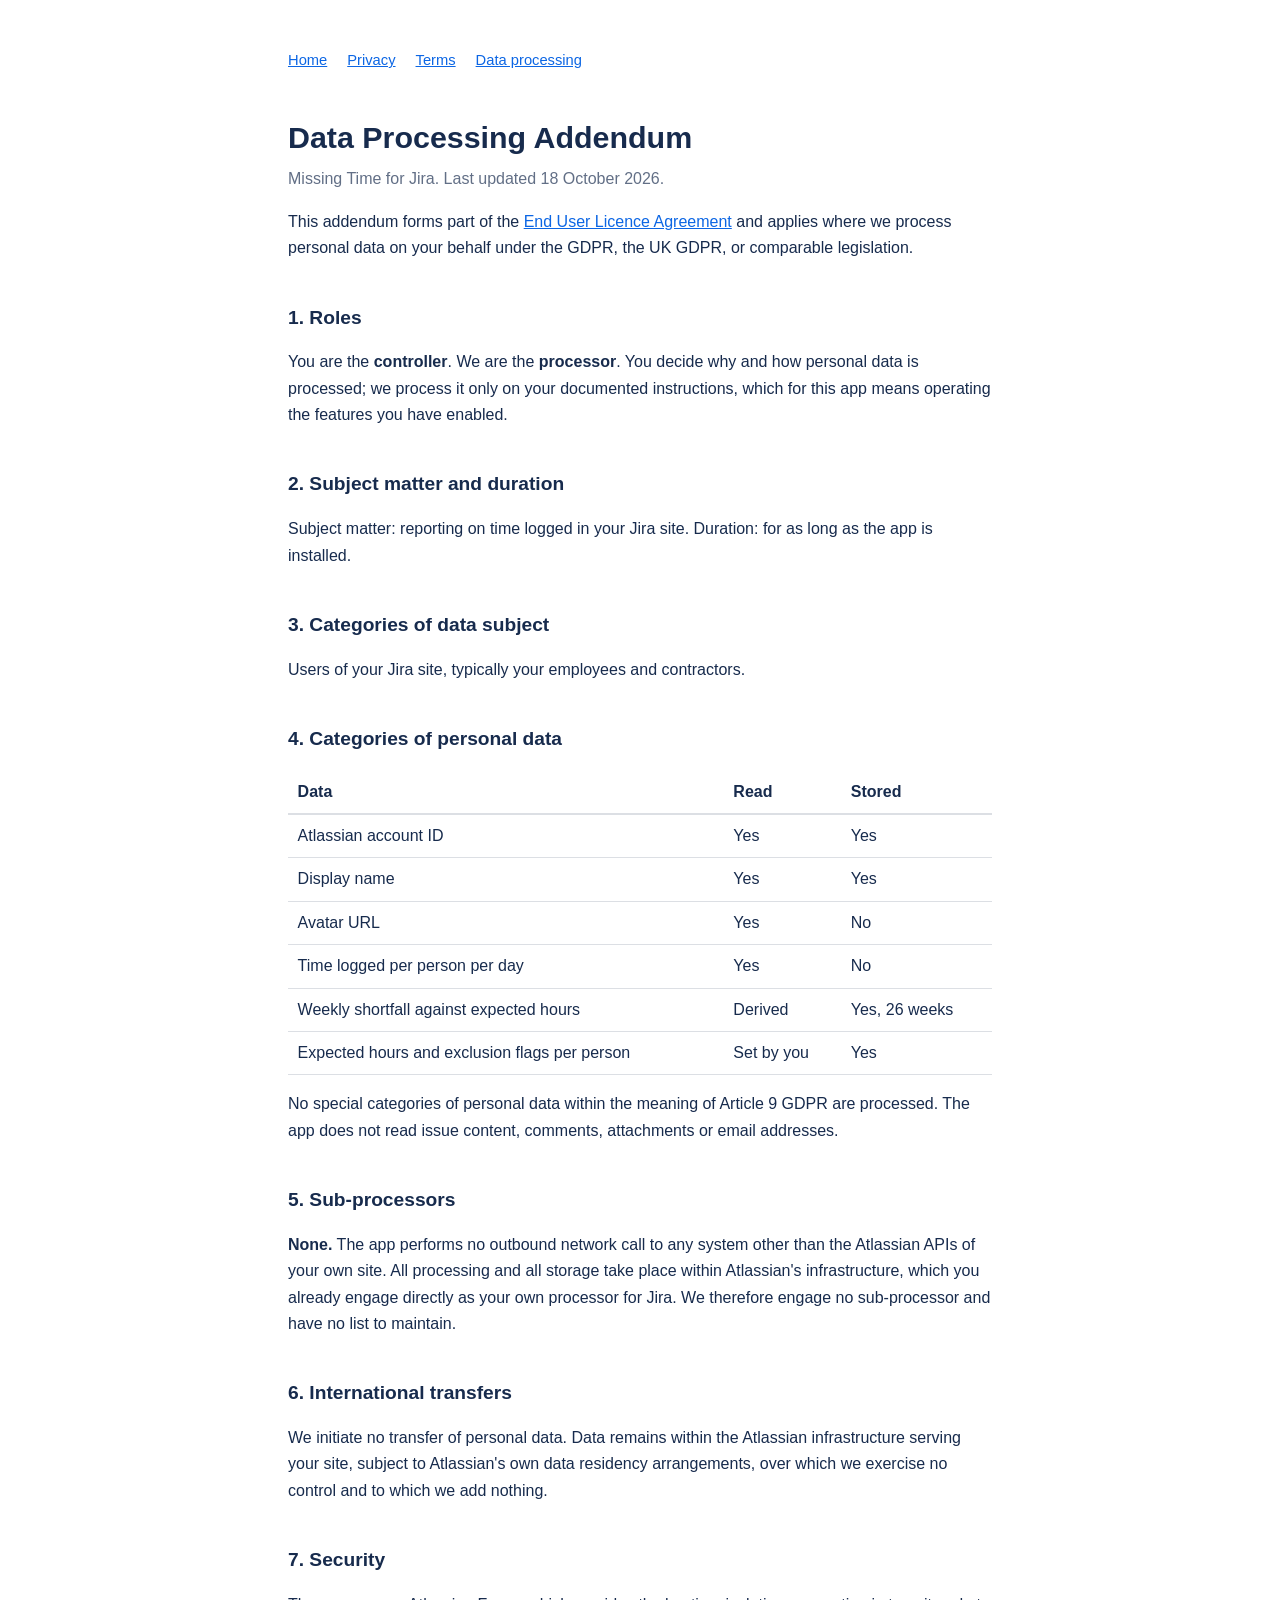
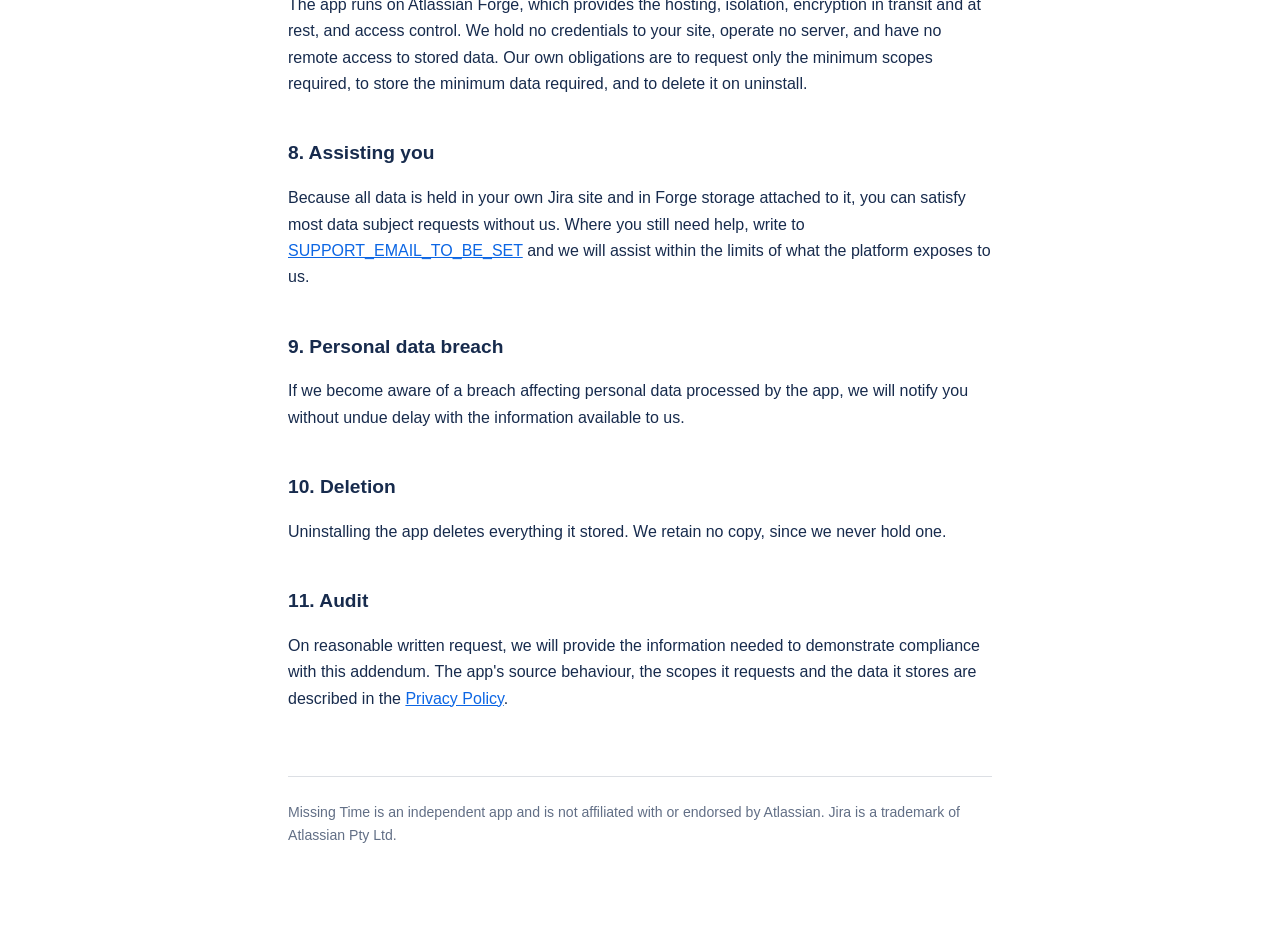
==== dpa.html @ c2bbb6b7 "Add privacy policy, licence agreement and data processing addendum Atlassian requires public policy " ====
<!doctype html>
<html lang="en">
<head>
<meta charset="utf-8">
<meta name="viewport" content="width=device-width, initial-scale=1">
<title>Data Processing Addendum - Missing Time</title>
<link rel="stylesheet" href="style.css">
</head>
<body>

<nav><a href="index.html">Home</a><a href="privacy.html">Privacy</a><a href="terms.html">Terms</a><a href="dpa.html">Data processing</a></nav>

<h1>Data Processing Addendum</h1>
<p class="sub">Missing Time for Jira. Last updated 18 October 2026.</p>

<p>This addendum forms part of the <a href="terms.html">End User Licence Agreement</a> and
applies where we process personal data on your behalf under the GDPR, the UK GDPR, or
comparable legislation.</p>

<h2>1. Roles</h2>
<p>You are the <strong>controller</strong>. We are the <strong>processor</strong>. You
decide why and how personal data is processed; we process it only on your documented
instructions, which for this app means operating the features you have enabled.</p>

<h2>2. Subject matter and duration</h2>
<p>Subject matter: reporting on time logged in your Jira site. Duration: for as long as
the app is installed.</p>

<h2>3. Categories of data subject</h2>
<p>Users of your Jira site, typically your employees and contractors.</p>

<h2>4. Categories of personal data</h2>
<table>
  <tr><th>Data</th><th>Read</th><th>Stored</th></tr>
  <tr><td>Atlassian account ID</td><td>Yes</td><td>Yes</td></tr>
  <tr><td>Display name</td><td>Yes</td><td>Yes</td></tr>
  <tr><td>Avatar URL</td><td>Yes</td><td>No</td></tr>
  <tr><td>Time logged per person per day</td><td>Yes</td><td>No</td></tr>
  <tr><td>Weekly shortfall against expected hours</td><td>Derived</td><td>Yes, 26 weeks</td></tr>
  <tr><td>Expected hours and exclusion flags per person</td><td>Set by you</td><td>Yes</td></tr>
</table>
<p>No special categories of personal data within the meaning of Article 9 GDPR are
processed. The app does not read issue content, comments, attachments or email addresses.</p>

<h2>5. Sub-processors</h2>
<p><strong>None.</strong> The app performs no outbound network call to any system other
than the Atlassian APIs of your own site. All processing and all storage take place within
Atlassian's infrastructure, which you already engage directly as your own processor for
Jira. We therefore engage no sub-processor and have no list to maintain.</p>

<h2>6. International transfers</h2>
<p>We initiate no transfer of personal data. Data remains within the Atlassian
infrastructure serving your site, subject to Atlassian's own data residency arrangements,
over which we exercise no control and to which we add nothing.</p>

<h2>7. Security</h2>
<p>The app runs on Atlassian Forge, which provides the hosting, isolation, encryption in
transit and at rest, and access control. We hold no credentials to your site, operate no
server, and have no remote access to stored data. Our own obligations are to request only
the minimum scopes required, to store the minimum data required, and to delete it on
uninstall.</p>

<h2>8. Assisting you</h2>
<p>Because all data is held in your own Jira site and in Forge storage attached to it, you
can satisfy most data subject requests without us. Where you still need help, write to
<a href="mailto:SUPPORT_EMAIL_TO_BE_SET">SUPPORT_EMAIL_TO_BE_SET</a> and we will
assist within the limits of what the platform exposes to us.</p>

<h2>9. Personal data breach</h2>
<p>If we become aware of a breach affecting personal data processed by the app, we will
notify you without undue delay with the information available to us.</p>

<h2>10. Deletion</h2>
<p>Uninstalling the app deletes everything it stored. We retain no copy, since we never
hold one.</p>

<h2>11. Audit</h2>
<p>On reasonable written request, we will provide the information needed to demonstrate
compliance with this addendum. The app's source behaviour, the scopes it requests and the
data it stores are described in the <a href="privacy.html">Privacy Policy</a>.</p>

<footer>
Missing Time is an independent app and is not affiliated with or endorsed by Atlassian.
Jira is a trademark of Atlassian Pty Ltd.
</footer>

</body>
</html>
---- style.css ----
:root { color-scheme: light dark; }
body {
  font: 16px/1.65 -apple-system, BlinkMacSystemFont, "Segoe UI", Roboto, sans-serif;
  max-width: 44rem; margin: 0 auto; padding: 3rem 1.25rem 6rem;
  color: #172b4d; background: #fff;
}
@media (prefers-color-scheme: dark) {
  body { color: #c7d1db; background: #1d2125; }
  a { color: #85b8ff; }
  code { background: #282e33; }
  th { border-color: #38414a !important; }
  td { border-color: #282e33 !important; }
}
h1 { font-size: 1.9rem; margin-bottom: .25rem; }
h2 { font-size: 1.2rem; margin-top: 2.5rem; }
.sub { color: #626f86; margin-top: 0; }
a { color: #0c66e4; }
code { background: #f1f2f4; padding: .1em .35em; border-radius: 3px; font-size: .9em; }
table { border-collapse: collapse; width: 100%; margin: 1rem 0; }
th, td { text-align: left; padding: .5rem .6rem; border-bottom: 1px solid #dcdfe4; vertical-align: top; }
th { border-bottom-width: 2px; }
nav { margin-bottom: 2.5rem; font-size: .92rem; }
nav a { margin-right: 1.25rem; }
footer { margin-top: 4rem; padding-top: 1.5rem; border-top: 1px solid #dcdfe4; color: #626f86; font-size: .88rem; }
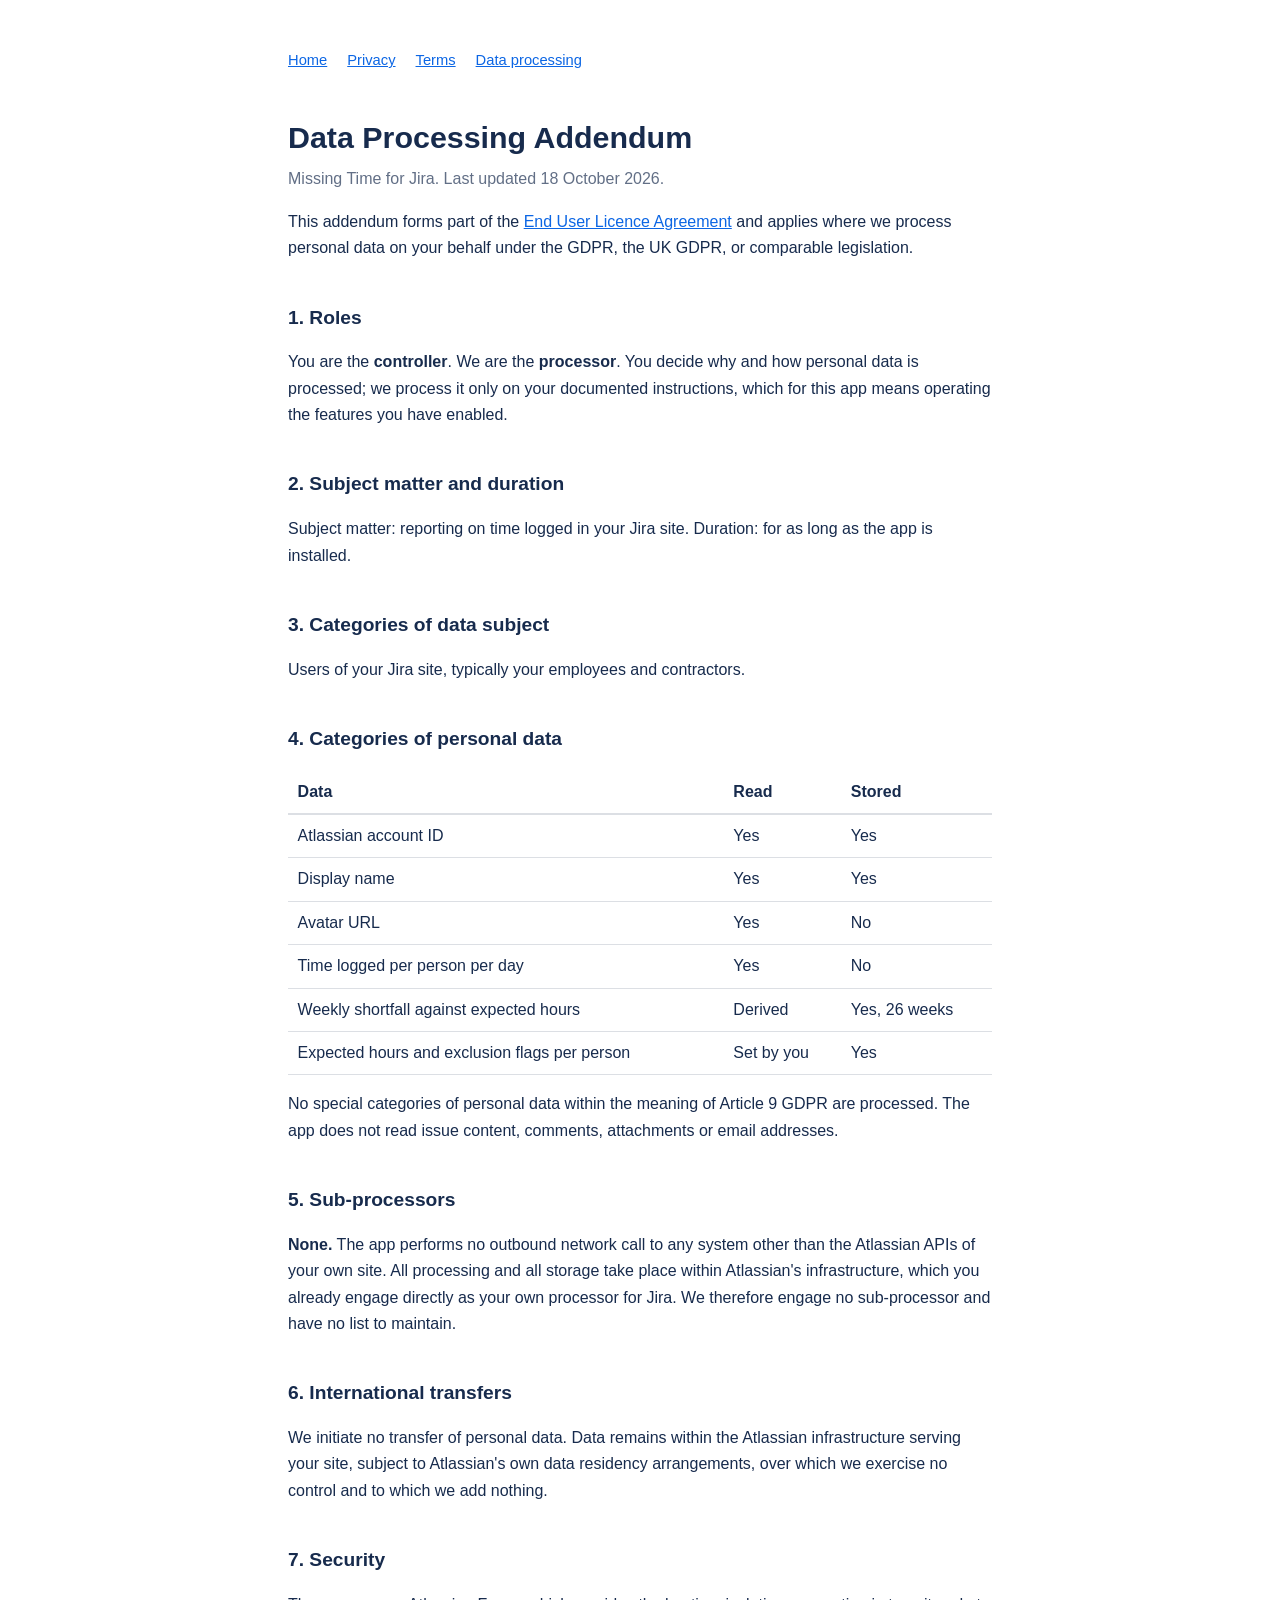
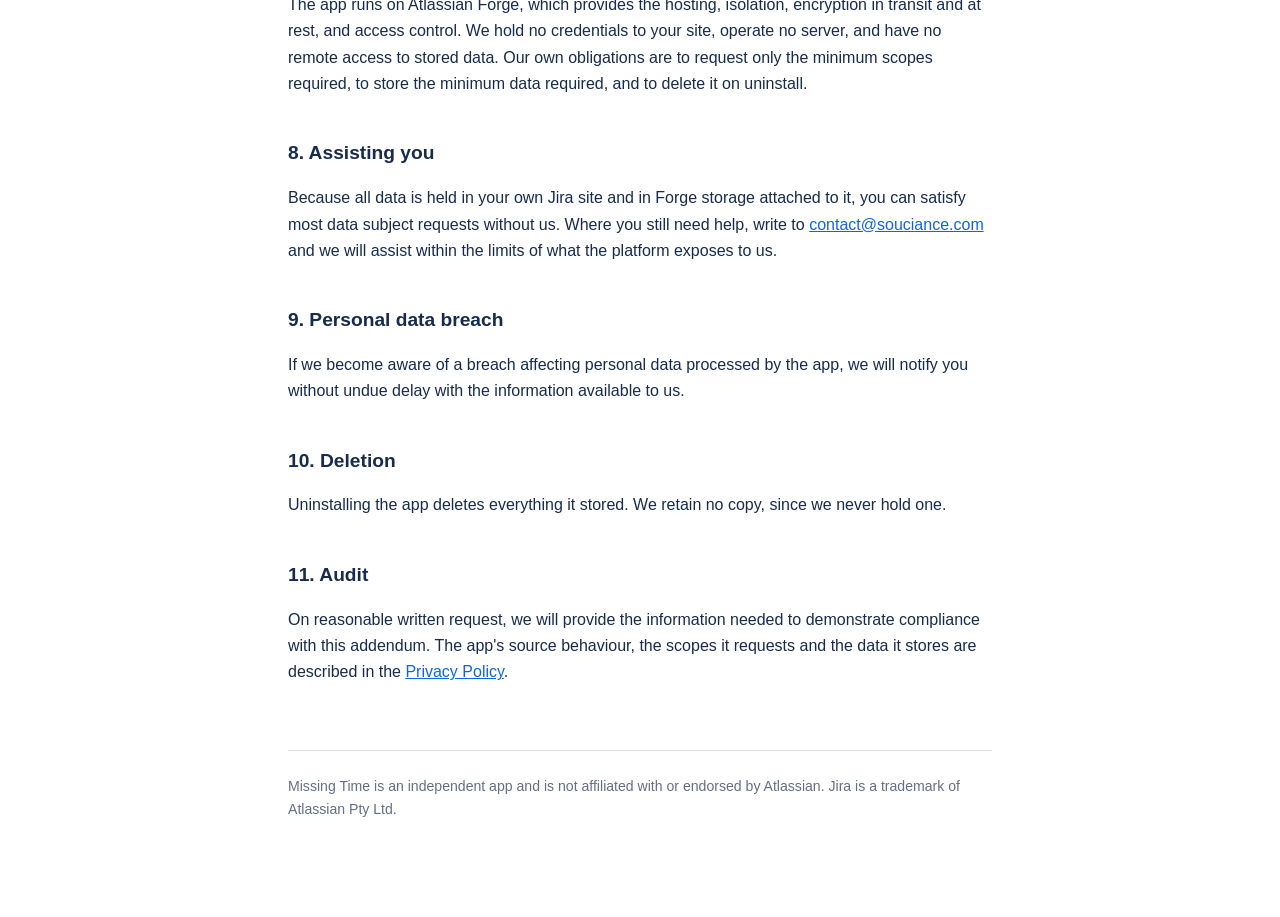
==== commit 2c66f3fb: "Use the real support address" ====
--- a/dpa.html
+++ b/dpa.html
@@ -63,7 +63,7 @@
 <h2>8. Assisting you</h2>
 <p>Because all data is held in your own Jira site and in Forge storage attached to it, you
 can satisfy most data subject requests without us. Where you still need help, write to
-<a href="mailto:SUPPORT_EMAIL_TO_BE_SET">SUPPORT_EMAIL_TO_BE_SET</a> and we will
+<a href="mailto:contact@souciance.com">contact@souciance.com</a> and we will
 assist within the limits of what the platform exposes to us.</p>
 
 <h2>9. Personal data breach</h2>
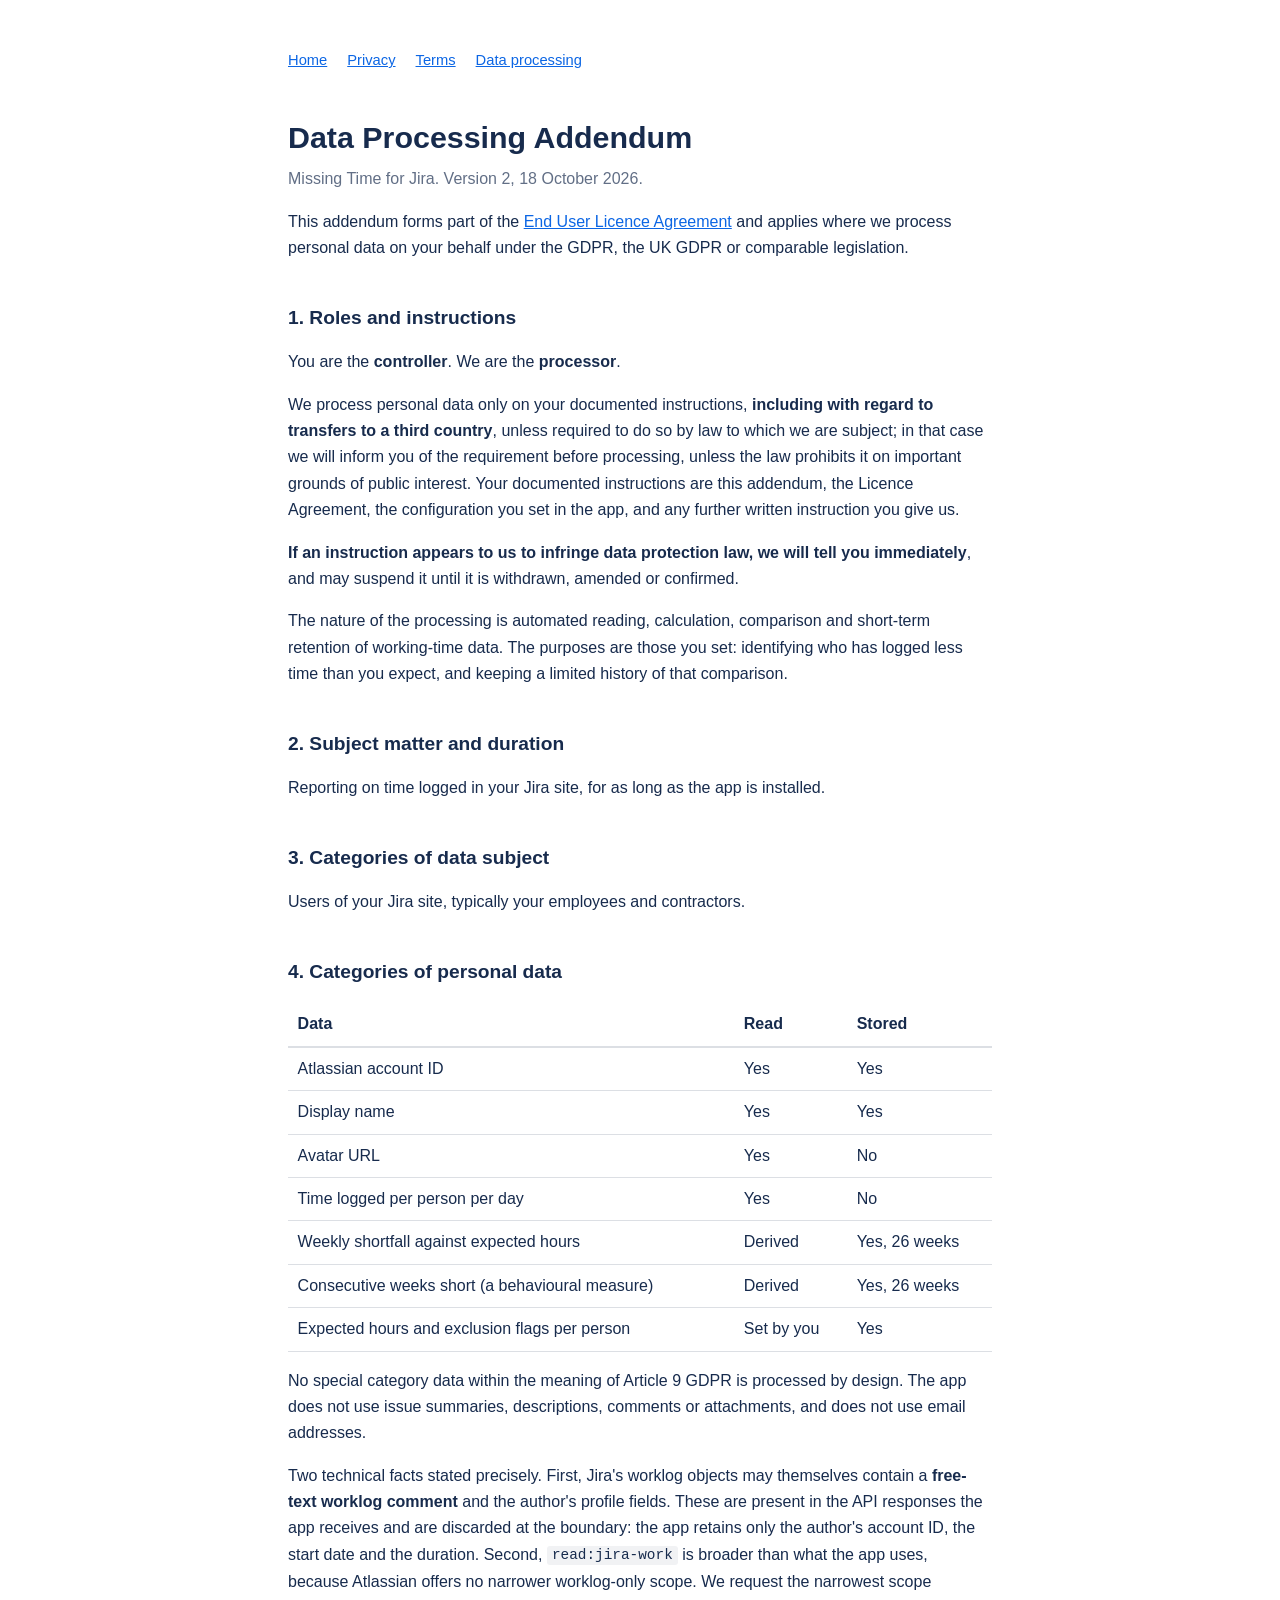
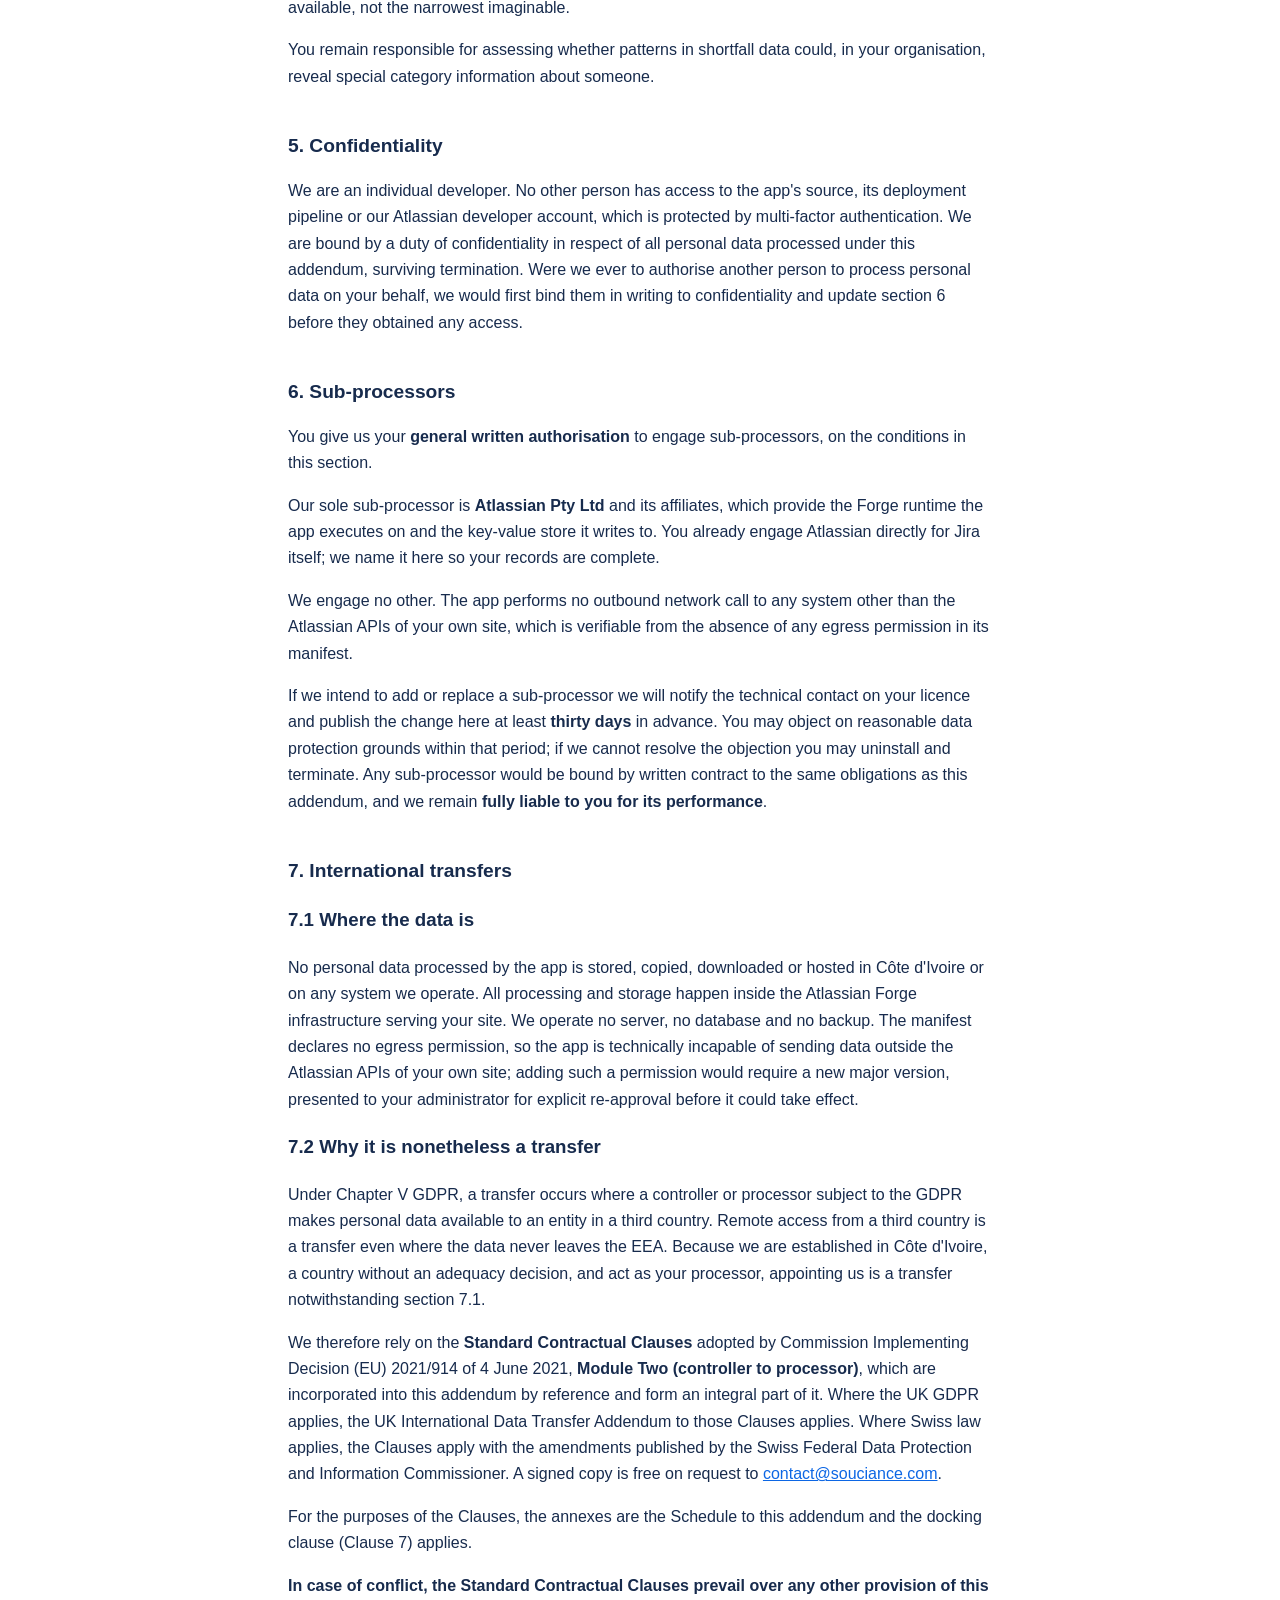
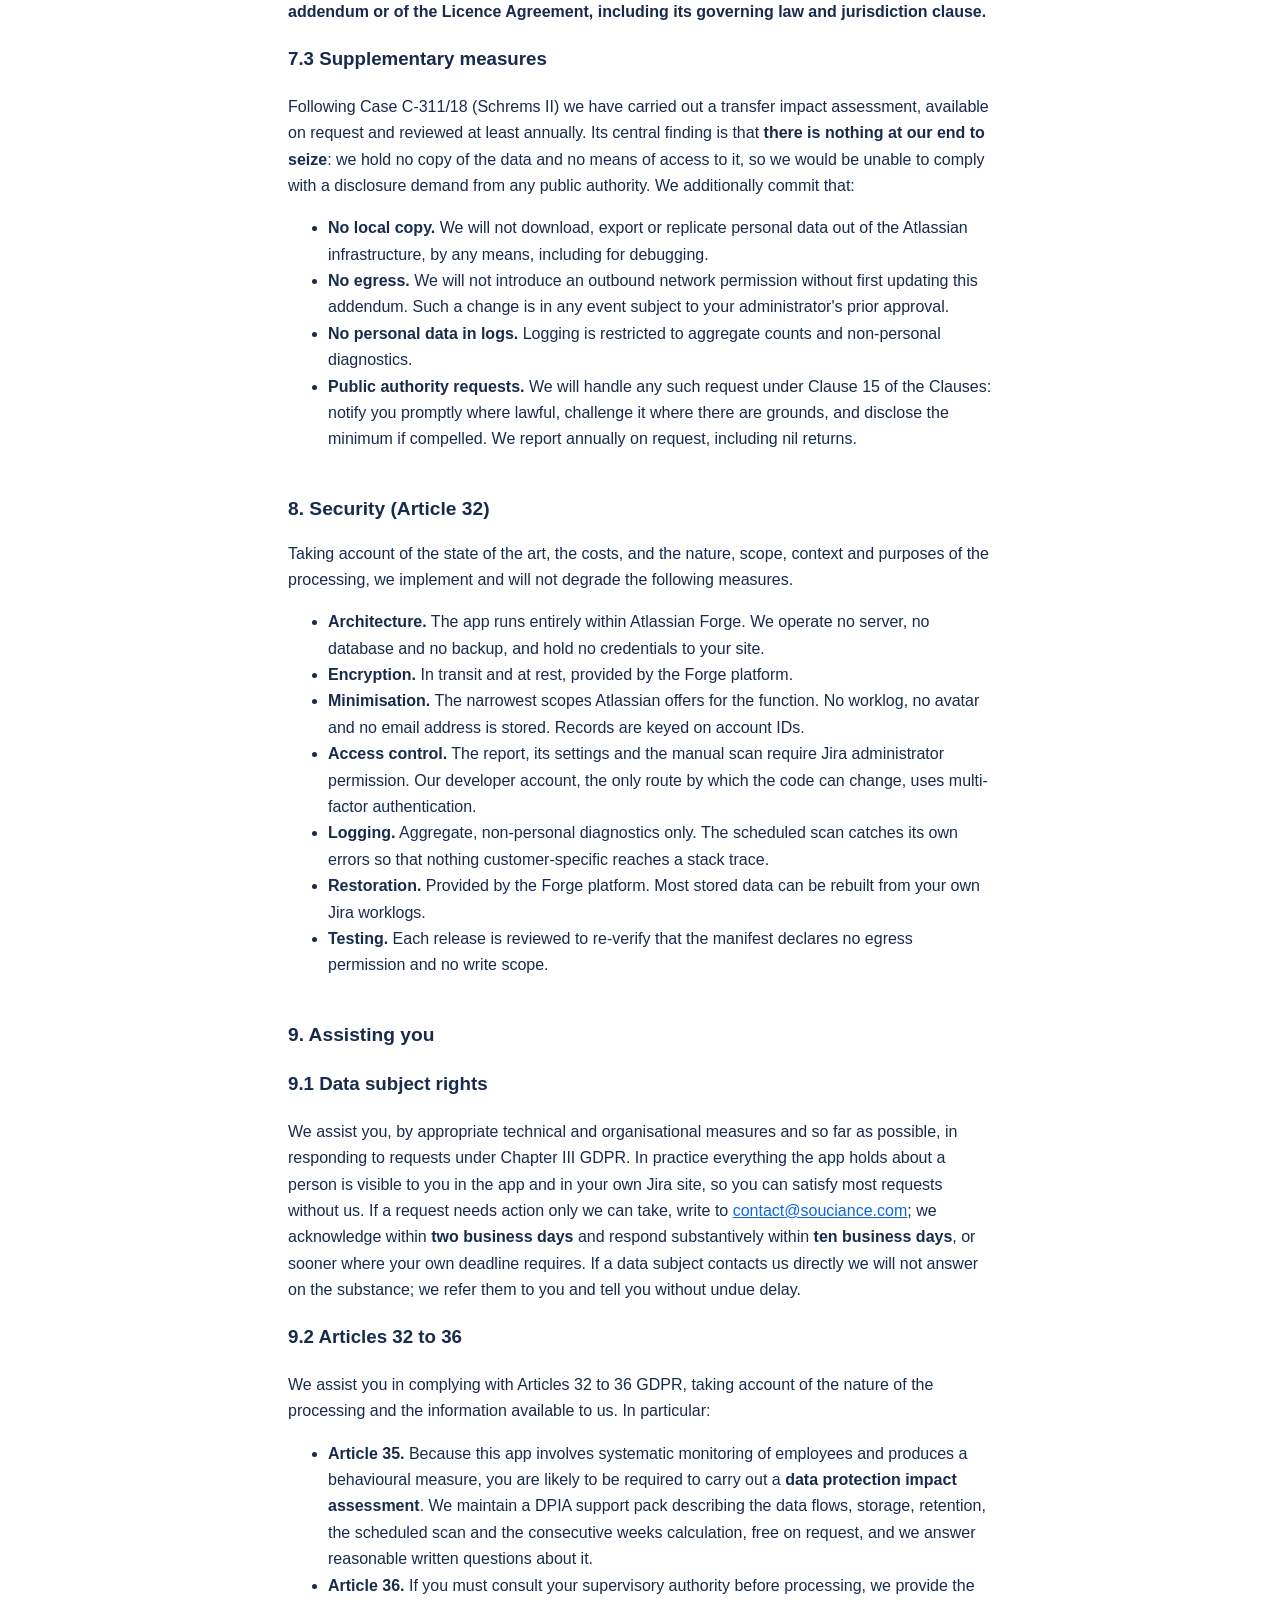
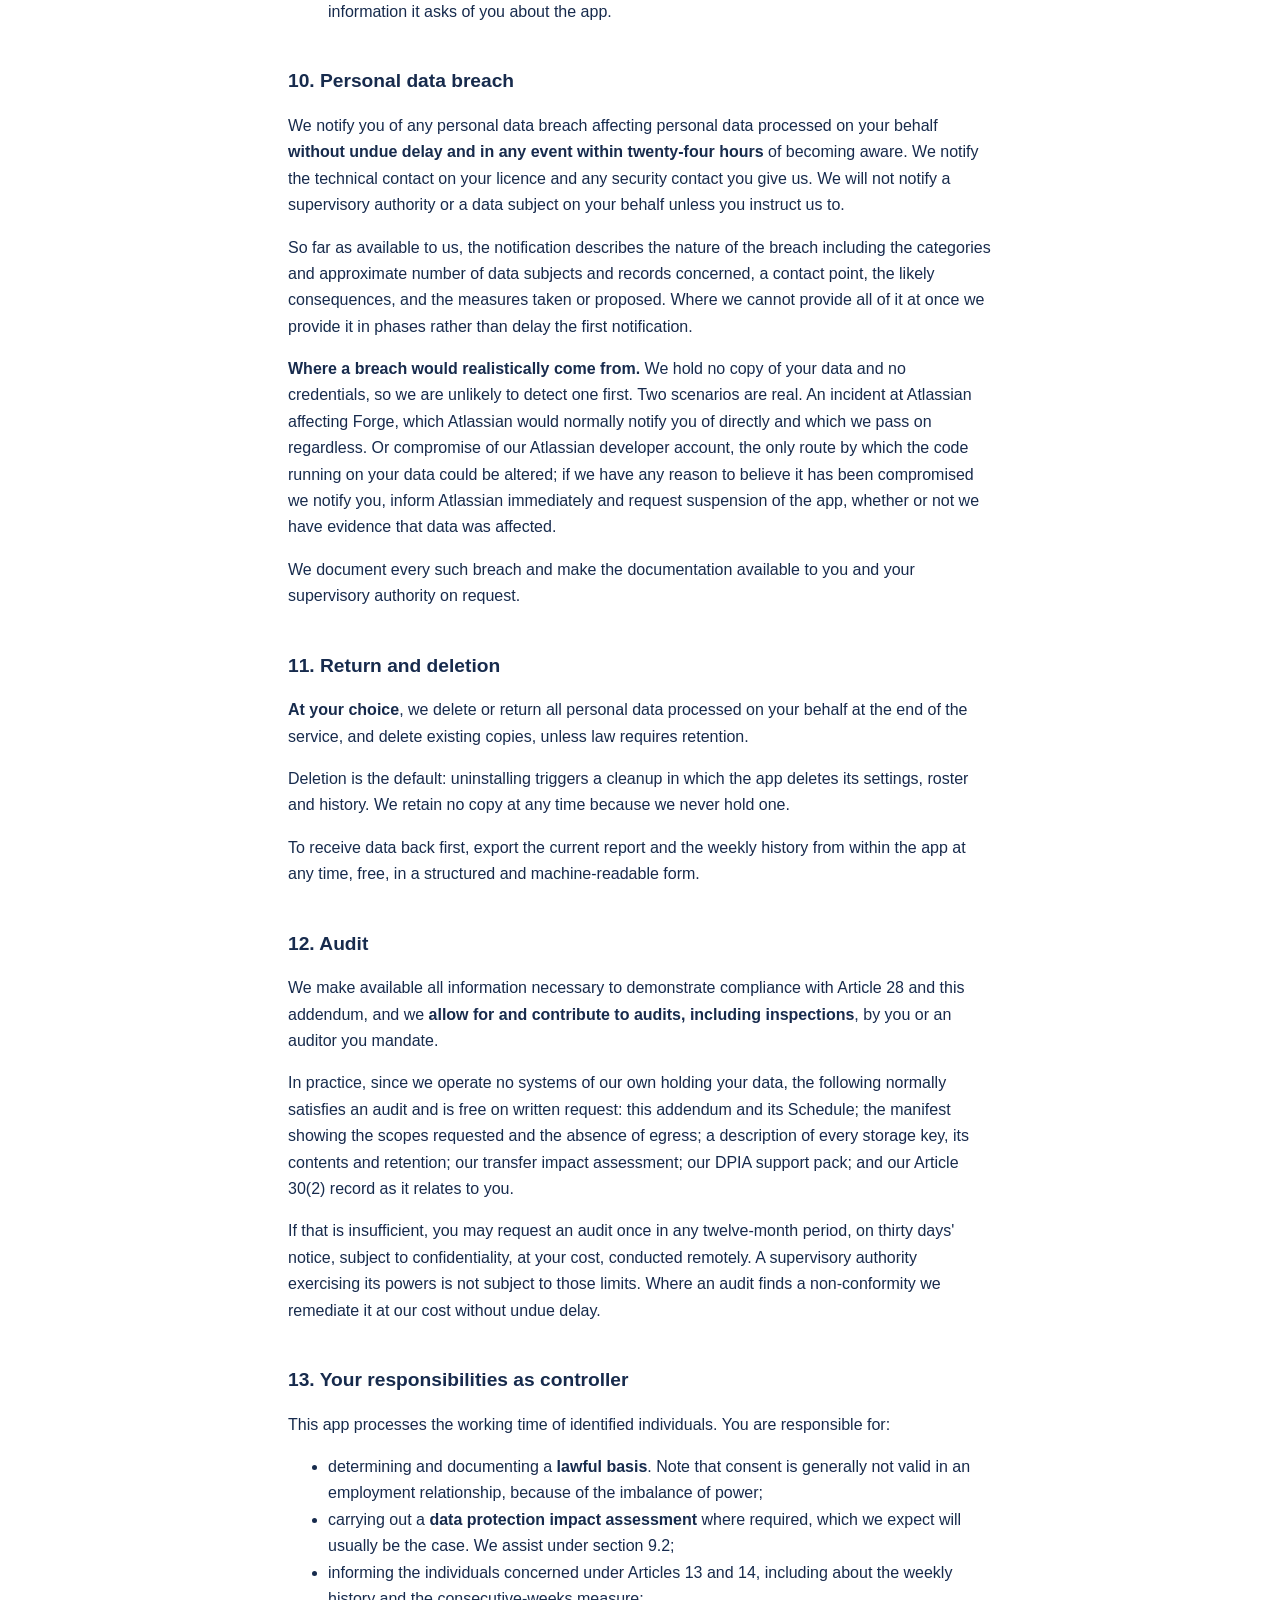
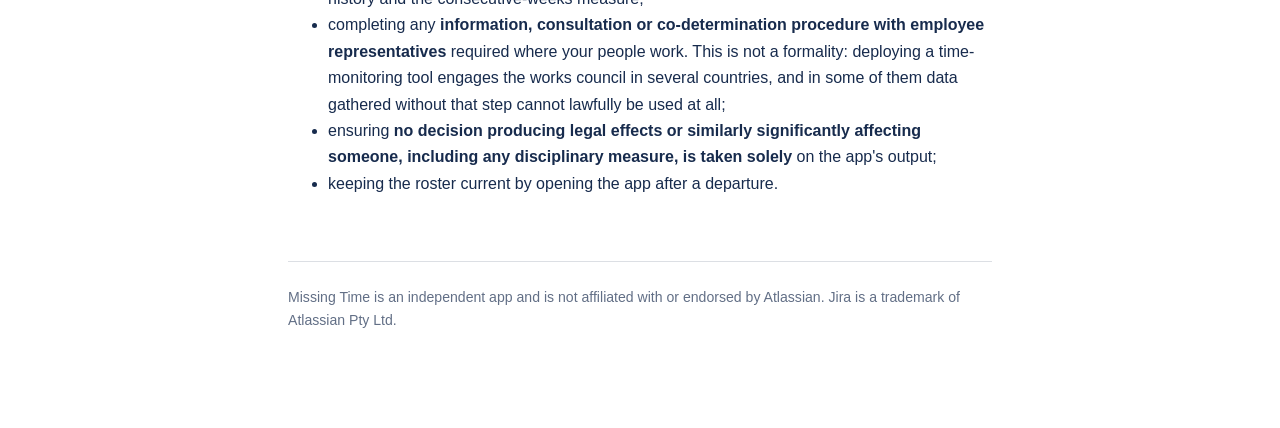
==== commit b6c1253f: "Rewrite privacy policy and DPA: Standard Contractual Clauses, controller role, honest access claims " ====
--- a/dpa.html
+++ b/dpa.html
@@ -11,20 +11,29 @@
 <nav><a href="index.html">Home</a><a href="privacy.html">Privacy</a><a href="terms.html">Terms</a><a href="dpa.html">Data processing</a></nav>
 
 <h1>Data Processing Addendum</h1>
-<p class="sub">Missing Time for Jira. Last updated 18 October 2026.</p>
+<p class="sub">Missing Time for Jira. Version 2, 18 October 2026.</p>
 
 <p>This addendum forms part of the <a href="terms.html">End User Licence Agreement</a> and
-applies where we process personal data on your behalf under the GDPR, the UK GDPR, or
+applies where we process personal data on your behalf under the GDPR, the UK GDPR or
 comparable legislation.</p>
 
-<h2>1. Roles</h2>
-<p>You are the <strong>controller</strong>. We are the <strong>processor</strong>. You
-decide why and how personal data is processed; we process it only on your documented
-instructions, which for this app means operating the features you have enabled.</p>
+<h2>1. Roles and instructions</h2>
+<p>You are the <strong>controller</strong>. We are the <strong>processor</strong>.</p>
+<p>We process personal data only on your documented instructions, <strong>including with
+regard to transfers to a third country</strong>, unless required to do so by law to which
+we are subject; in that case we will inform you of the requirement before processing,
+unless the law prohibits it on important grounds of public interest. Your documented
+instructions are this addendum, the Licence Agreement, the configuration you set in the
+app, and any further written instruction you give us.</p>
+<p><strong>If an instruction appears to us to infringe data protection law, we will tell
+you immediately</strong>, and may suspend it until it is withdrawn, amended or
+confirmed.</p>
+<p>The nature of the processing is automated reading, calculation, comparison and
+short-term retention of working-time data. The purposes are those you set: identifying who
+has logged less time than you expect, and keeping a limited history of that comparison.</p>
 
 <h2>2. Subject matter and duration</h2>
-<p>Subject matter: reporting on time logged in your Jira site. Duration: for as long as
-the app is installed.</p>
+<p>Reporting on time logged in your Jira site, for as long as the app is installed.</p>
 
 <h2>3. Categories of data subject</h2>
 <p>Users of your Jira site, typically your employees and contractors.</p>
@@ -37,47 +46,211 @@
   <tr><td>Avatar URL</td><td>Yes</td><td>No</td></tr>
   <tr><td>Time logged per person per day</td><td>Yes</td><td>No</td></tr>
   <tr><td>Weekly shortfall against expected hours</td><td>Derived</td><td>Yes, 26 weeks</td></tr>
+  <tr><td>Consecutive weeks short (a behavioural measure)</td><td>Derived</td><td>Yes, 26 weeks</td></tr>
   <tr><td>Expected hours and exclusion flags per person</td><td>Set by you</td><td>Yes</td></tr>
 </table>
-<p>No special categories of personal data within the meaning of Article 9 GDPR are
-processed. The app does not read issue content, comments, attachments or email addresses.</p>
-
-<h2>5. Sub-processors</h2>
-<p><strong>None.</strong> The app performs no outbound network call to any system other
-than the Atlassian APIs of your own site. All processing and all storage take place within
-Atlassian's infrastructure, which you already engage directly as your own processor for
-Jira. We therefore engage no sub-processor and have no list to maintain.</p>
-
-<h2>6. International transfers</h2>
-<p>We initiate no transfer of personal data. Data remains within the Atlassian
-infrastructure serving your site, subject to Atlassian's own data residency arrangements,
-over which we exercise no control and to which we add nothing.</p>
-
-<h2>7. Security</h2>
-<p>The app runs on Atlassian Forge, which provides the hosting, isolation, encryption in
-transit and at rest, and access control. We hold no credentials to your site, operate no
-server, and have no remote access to stored data. Our own obligations are to request only
-the minimum scopes required, to store the minimum data required, and to delete it on
-uninstall.</p>
-
-<h2>8. Assisting you</h2>
-<p>Because all data is held in your own Jira site and in Forge storage attached to it, you
-can satisfy most data subject requests without us. Where you still need help, write to
-<a href="mailto:contact@souciance.com">contact@souciance.com</a> and we will
-assist within the limits of what the platform exposes to us.</p>
-
-<h2>9. Personal data breach</h2>
-<p>If we become aware of a breach affecting personal data processed by the app, we will
-notify you without undue delay with the information available to us.</p>
-
-<h2>10. Deletion</h2>
-<p>Uninstalling the app deletes everything it stored. We retain no copy, since we never
-hold one.</p>
-
-<h2>11. Audit</h2>
-<p>On reasonable written request, we will provide the information needed to demonstrate
-compliance with this addendum. The app's source behaviour, the scopes it requests and the
-data it stores are described in the <a href="privacy.html">Privacy Policy</a>.</p>
+<p>No special category data within the meaning of Article 9 GDPR is processed by design.
+The app does not use issue summaries, descriptions, comments or attachments, and does not
+use email addresses.</p>
+<p>Two technical facts stated precisely. First, Jira's worklog objects may themselves
+contain a <strong>free-text worklog comment</strong> and the author's profile fields. These
+are present in the API responses the app receives and are discarded at the boundary: the
+app retains only the author's account ID, the start date and the duration. Second,
+<code>read:jira-work</code> is broader than what the app uses, because Atlassian offers no
+narrower worklog-only scope. We request the narrowest scope available, not the narrowest
+imaginable.</p>
+<p>You remain responsible for assessing whether patterns in shortfall data could, in your
+organisation, reveal special category information about someone.</p>
+
+<h2>5. Confidentiality</h2>
+<p>We are an individual developer. No other person has access to the app's source, its
+deployment pipeline or our Atlassian developer account, which is protected by multi-factor
+authentication. We are bound by a duty of confidentiality in respect of all personal data
+processed under this addendum, surviving termination. Were we ever to authorise another
+person to process personal data on your behalf, we would first bind them in writing to
+confidentiality and update section 6 before they obtained any access.</p>
+
+<h2>6. Sub-processors</h2>
+<p>You give us your <strong>general written authorisation</strong> to engage
+sub-processors, on the conditions in this section.</p>
+<p>Our sole sub-processor is <strong>Atlassian Pty Ltd</strong> and its affiliates, which
+provide the Forge runtime the app executes on and the key-value store it writes to. You
+already engage Atlassian directly for Jira itself; we name it here so your records are
+complete.</p>
+<p>We engage no other. The app performs no outbound network call to any system other than
+the Atlassian APIs of your own site, which is verifiable from the absence of any egress
+permission in its manifest.</p>
+<p>If we intend to add or replace a sub-processor we will notify the technical contact on
+your licence and publish the change here at least <strong>thirty days</strong> in advance.
+You may object on reasonable data protection grounds within that period; if we cannot
+resolve the objection you may uninstall and terminate. Any sub-processor would be bound by
+written contract to the same obligations as this addendum, and we remain <strong>fully
+liable to you for its performance</strong>.</p>
+
+<h2>7. International transfers</h2>
+
+<h3>7.1 Where the data is</h3>
+<p>No personal data processed by the app is stored, copied, downloaded or hosted in
+Côte d'Ivoire or on any system we operate. All processing and storage happen inside the
+Atlassian Forge infrastructure serving your site. We operate no server, no database and no
+backup. The manifest declares no egress permission, so the app is technically incapable of
+sending data outside the Atlassian APIs of your own site; adding such a permission would
+require a new major version, presented to your administrator for explicit re-approval
+before it could take effect.</p>
+
+<h3>7.2 Why it is nonetheless a transfer</h3>
+<p>Under Chapter V GDPR, a transfer occurs where a controller or processor subject to the
+GDPR makes personal data available to an entity in a third country. Remote access from a
+third country is a transfer even where the data never leaves the EEA. Because we are
+established in Côte d'Ivoire, a country without an adequacy decision, and act as your
+processor, appointing us is a transfer notwithstanding section 7.1.</p>
+<p>We therefore rely on the <strong>Standard Contractual Clauses</strong> adopted by
+Commission Implementing Decision (EU) 2021/914 of 4 June 2021, <strong>Module Two
+(controller to processor)</strong>, which are incorporated into this addendum by reference
+and form an integral part of it. Where the UK GDPR applies, the UK International Data
+Transfer Addendum to those Clauses applies. Where Swiss law applies, the Clauses apply with
+the amendments published by the Swiss Federal Data Protection and Information
+Commissioner. A signed copy is free on request to
+<a href="mailto:contact@souciance.com">contact@souciance.com</a>.</p>
+<p>For the purposes of the Clauses, the annexes are the Schedule to this addendum and the
+docking clause (Clause 7) applies.</p>
+<p><strong>In case of conflict, the Standard Contractual Clauses prevail over any other
+provision of this addendum or of the Licence Agreement, including its governing law and
+jurisdiction clause.</strong></p>
+
+<h3>7.3 Supplementary measures</h3>
+<p>Following Case C-311/18 (Schrems II) we have carried out a transfer impact assessment,
+available on request and reviewed at least annually. Its central finding is that
+<strong>there is nothing at our end to seize</strong>: we hold no copy of the data and no
+means of access to it, so we would be unable to comply with a disclosure demand from any
+public authority. We additionally commit that:</p>
+<ul>
+  <li><strong>No local copy.</strong> We will not download, export or replicate personal
+  data out of the Atlassian infrastructure, by any means, including for debugging.</li>
+  <li><strong>No egress.</strong> We will not introduce an outbound network permission
+  without first updating this addendum. Such a change is in any event subject to your
+  administrator's prior approval.</li>
+  <li><strong>No personal data in logs.</strong> Logging is restricted to aggregate counts
+  and non-personal diagnostics.</li>
+  <li><strong>Public authority requests.</strong> We will handle any such request under
+  Clause 15 of the Clauses: notify you promptly where lawful, challenge it where there are
+  grounds, and disclose the minimum if compelled. We report annually on request, including
+  nil returns.</li>
+</ul>
+
+<h2>8. Security (Article 32)</h2>
+<p>Taking account of the state of the art, the costs, and the nature, scope, context and
+purposes of the processing, we implement and will not degrade the following measures.</p>
+<ul>
+  <li><strong>Architecture.</strong> The app runs entirely within Atlassian Forge. We
+  operate no server, no database and no backup, and hold no credentials to your site.</li>
+  <li><strong>Encryption.</strong> In transit and at rest, provided by the Forge
+  platform.</li>
+  <li><strong>Minimisation.</strong> The narrowest scopes Atlassian offers for the
+  function. No worklog, no avatar and no email address is stored. Records are keyed on
+  account IDs.</li>
+  <li><strong>Access control.</strong> The report, its settings and the manual scan require
+  Jira administrator permission. Our developer account, the only route by which the code
+  can change, uses multi-factor authentication.</li>
+  <li><strong>Logging.</strong> Aggregate, non-personal diagnostics only. The scheduled
+  scan catches its own errors so that nothing customer-specific reaches a stack trace.</li>
+  <li><strong>Restoration.</strong> Provided by the Forge platform. Most stored data can be
+  rebuilt from your own Jira worklogs.</li>
+  <li><strong>Testing.</strong> Each release is reviewed to re-verify that the manifest
+  declares no egress permission and no write scope.</li>
+</ul>
+
+<h2>9. Assisting you</h2>
+
+<h3>9.1 Data subject rights</h3>
+<p>We assist you, by appropriate technical and organisational measures and so far as
+possible, in responding to requests under Chapter III GDPR. In practice everything the app
+holds about a person is visible to you in the app and in your own Jira site, so you can
+satisfy most requests without us. If a request needs action only we can take, write to
+<a href="mailto:contact@souciance.com">contact@souciance.com</a>; we acknowledge within
+<strong>two business days</strong> and respond substantively within <strong>ten business
+days</strong>, or sooner where your own deadline requires. If a data subject contacts us
+directly we will not answer on the substance; we refer them to you and tell you without
+undue delay.</p>
+
+<h3>9.2 Articles 32 to 36</h3>
+<p>We assist you in complying with Articles 32 to 36 GDPR, taking account of the nature of
+the processing and the information available to us. In particular:</p>
+<ul>
+  <li><strong>Article 35.</strong> Because this app involves systematic monitoring of
+  employees and produces a behavioural measure, you are likely to be required to carry out
+  a <strong>data protection impact assessment</strong>. We maintain a DPIA support pack
+  describing the data flows, storage, retention, the scheduled scan and the consecutive
+  weeks calculation, free on request, and we answer reasonable written questions about
+  it.</li>
+  <li><strong>Article 36.</strong> If you must consult your supervisory authority before
+  processing, we provide the information it asks of you about the app.</li>
+</ul>
+
+<h2>10. Personal data breach</h2>
+<p>We notify you of any personal data breach affecting personal data processed on your
+behalf <strong>without undue delay and in any event within twenty-four hours</strong> of
+becoming aware. We notify the technical contact on your licence and any security contact
+you give us. We will not notify a supervisory authority or a data subject on your behalf
+unless you instruct us to.</p>
+<p>So far as available to us, the notification describes the nature of the breach including
+the categories and approximate number of data subjects and records concerned, a contact
+point, the likely consequences, and the measures taken or proposed. Where we cannot provide
+all of it at once we provide it in phases rather than delay the first notification.</p>
+<p><strong>Where a breach would realistically come from.</strong> We hold no copy of your
+data and no credentials, so we are unlikely to detect one first. Two scenarios are real.
+An incident at Atlassian affecting Forge, which Atlassian would normally notify you of
+directly and which we pass on regardless. Or compromise of our Atlassian developer account,
+the only route by which the code running on your data could be altered; if we have any
+reason to believe it has been compromised we notify you, inform Atlassian immediately and
+request suspension of the app, whether or not we have evidence that data was affected.</p>
+<p>We document every such breach and make the documentation available to you and your
+supervisory authority on request.</p>
+
+<h2>11. Return and deletion</h2>
+<p><strong>At your choice</strong>, we delete or return all personal data processed on your
+behalf at the end of the service, and delete existing copies, unless law requires
+retention.</p>
+<p>Deletion is the default: uninstalling triggers a cleanup in which the app deletes its
+settings, roster and history. We retain no copy at any time because we never hold one.</p>
+<p>To receive data back first, export the current report and the weekly history from within
+the app at any time, free, in a structured and machine-readable form.</p>
+
+<h2>12. Audit</h2>
+<p>We make available all information necessary to demonstrate compliance with Article 28
+and this addendum, and we <strong>allow for and contribute to audits, including
+inspections</strong>, by you or an auditor you mandate.</p>
+<p>In practice, since we operate no systems of our own holding your data, the following
+normally satisfies an audit and is free on written request: this addendum and its Schedule;
+the manifest showing the scopes requested and the absence of egress; a description of every
+storage key, its contents and retention; our transfer impact assessment; our DPIA support
+pack; and our Article 30(2) record as it relates to you.</p>
+<p>If that is insufficient, you may request an audit once in any twelve-month period, on
+thirty days' notice, subject to confidentiality, at your cost, conducted remotely. A
+supervisory authority exercising its powers is not subject to those limits. Where an audit
+finds a non-conformity we remediate it at our cost without undue delay.</p>
+
+<h2>13. Your responsibilities as controller</h2>
+<p>This app processes the working time of identified individuals. You are responsible
+for:</p>
+<ul>
+  <li>determining and documenting a <strong>lawful basis</strong>. Note that consent is
+  generally not valid in an employment relationship, because of the imbalance of
+  power;</li>
+  <li>carrying out a <strong>data protection impact assessment</strong> where required,
+  which we expect will usually be the case. We assist under section 9.2;</li>
+  <li>informing the individuals concerned under Articles 13 and 14, including about the
+  weekly history and the consecutive-weeks measure;</li>
+  <li>completing any <strong>information, consultation or co-determination procedure with
+  employee representatives</strong> required where your people work. This is not a
+  formality: deploying a time-monitoring tool engages the works council in several
+  countries, and in some of them data gathered without that step cannot lawfully be used at
+  all;</li>
+  <li>ensuring <strong>no decision producing legal effects or similarly significantly
+  affecting someone, including any disciplinary measure, is taken solely</strong> on the
+  app's output;</li>
+  <li>keeping the roster current by opening the app after a departure.</li>
+</ul>
 
 <footer>
 Missing Time is an independent app and is not affiliated with or endorsed by Atlassian.
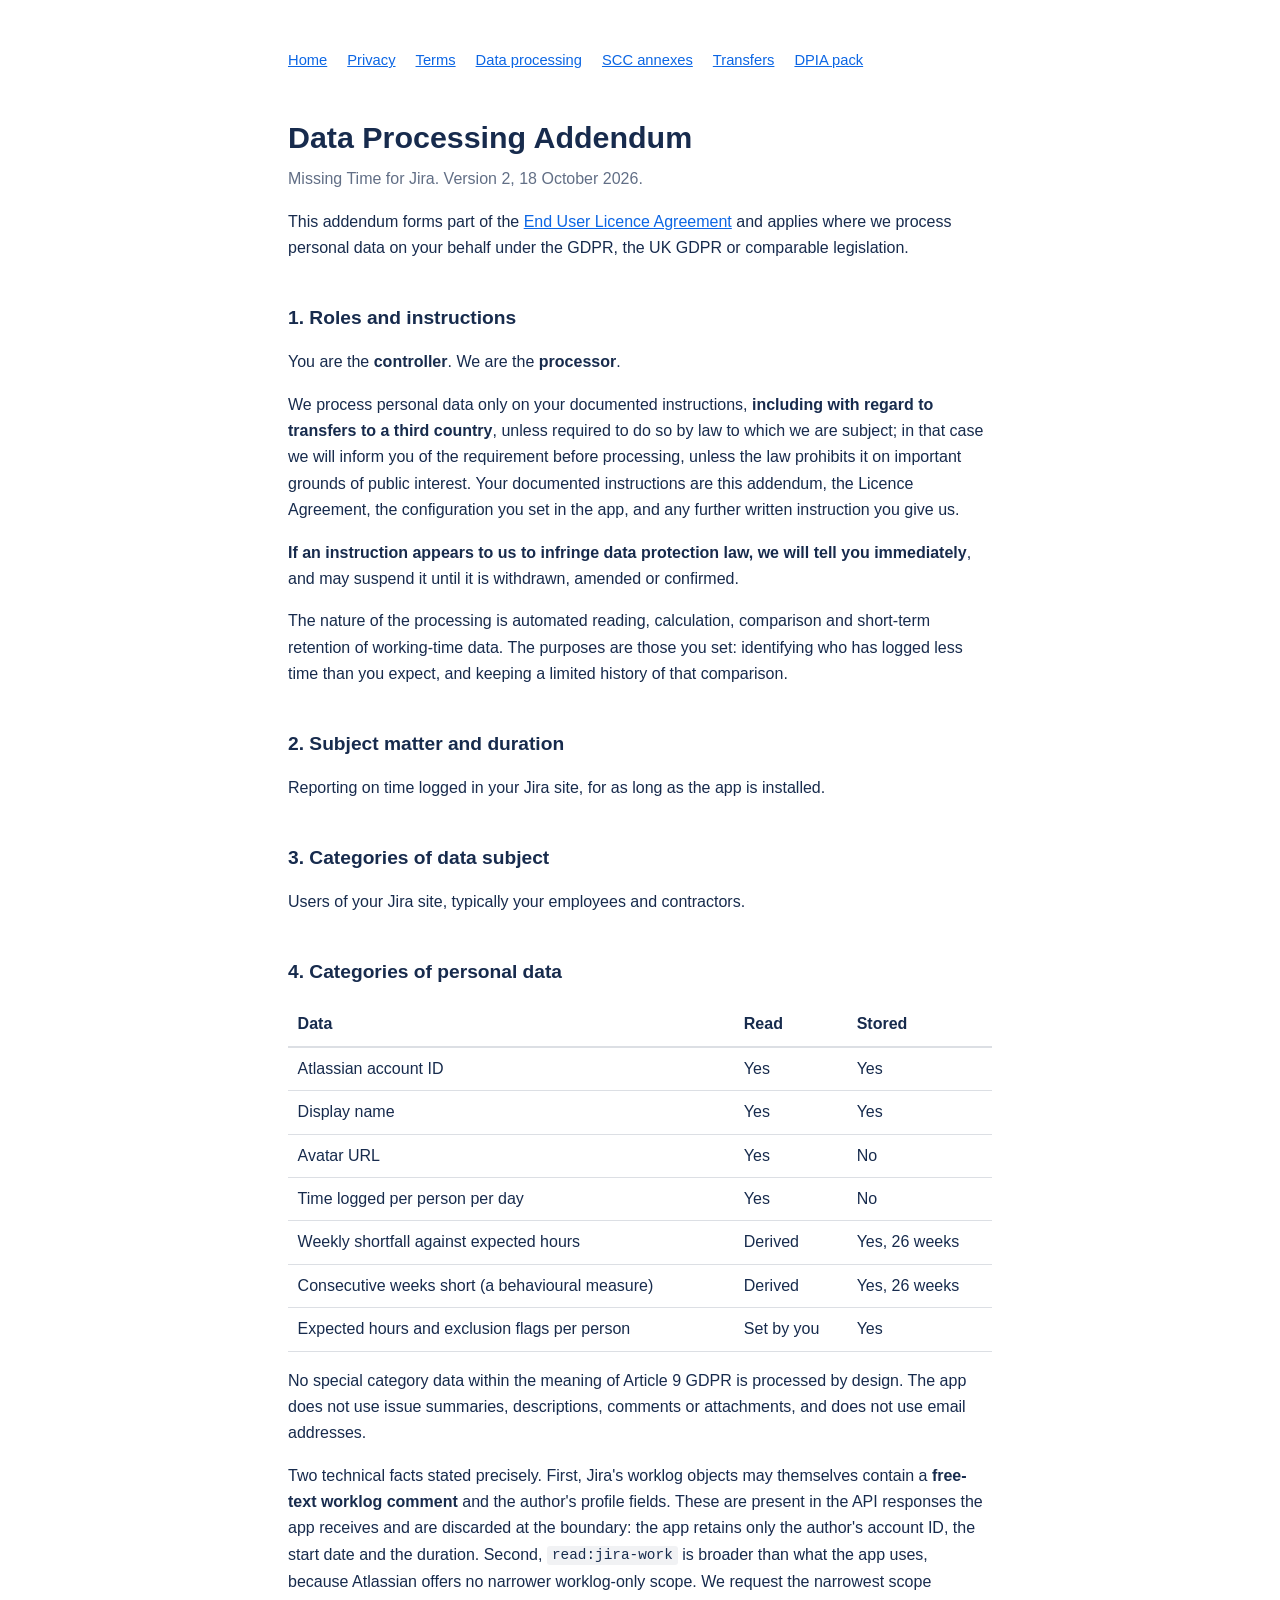
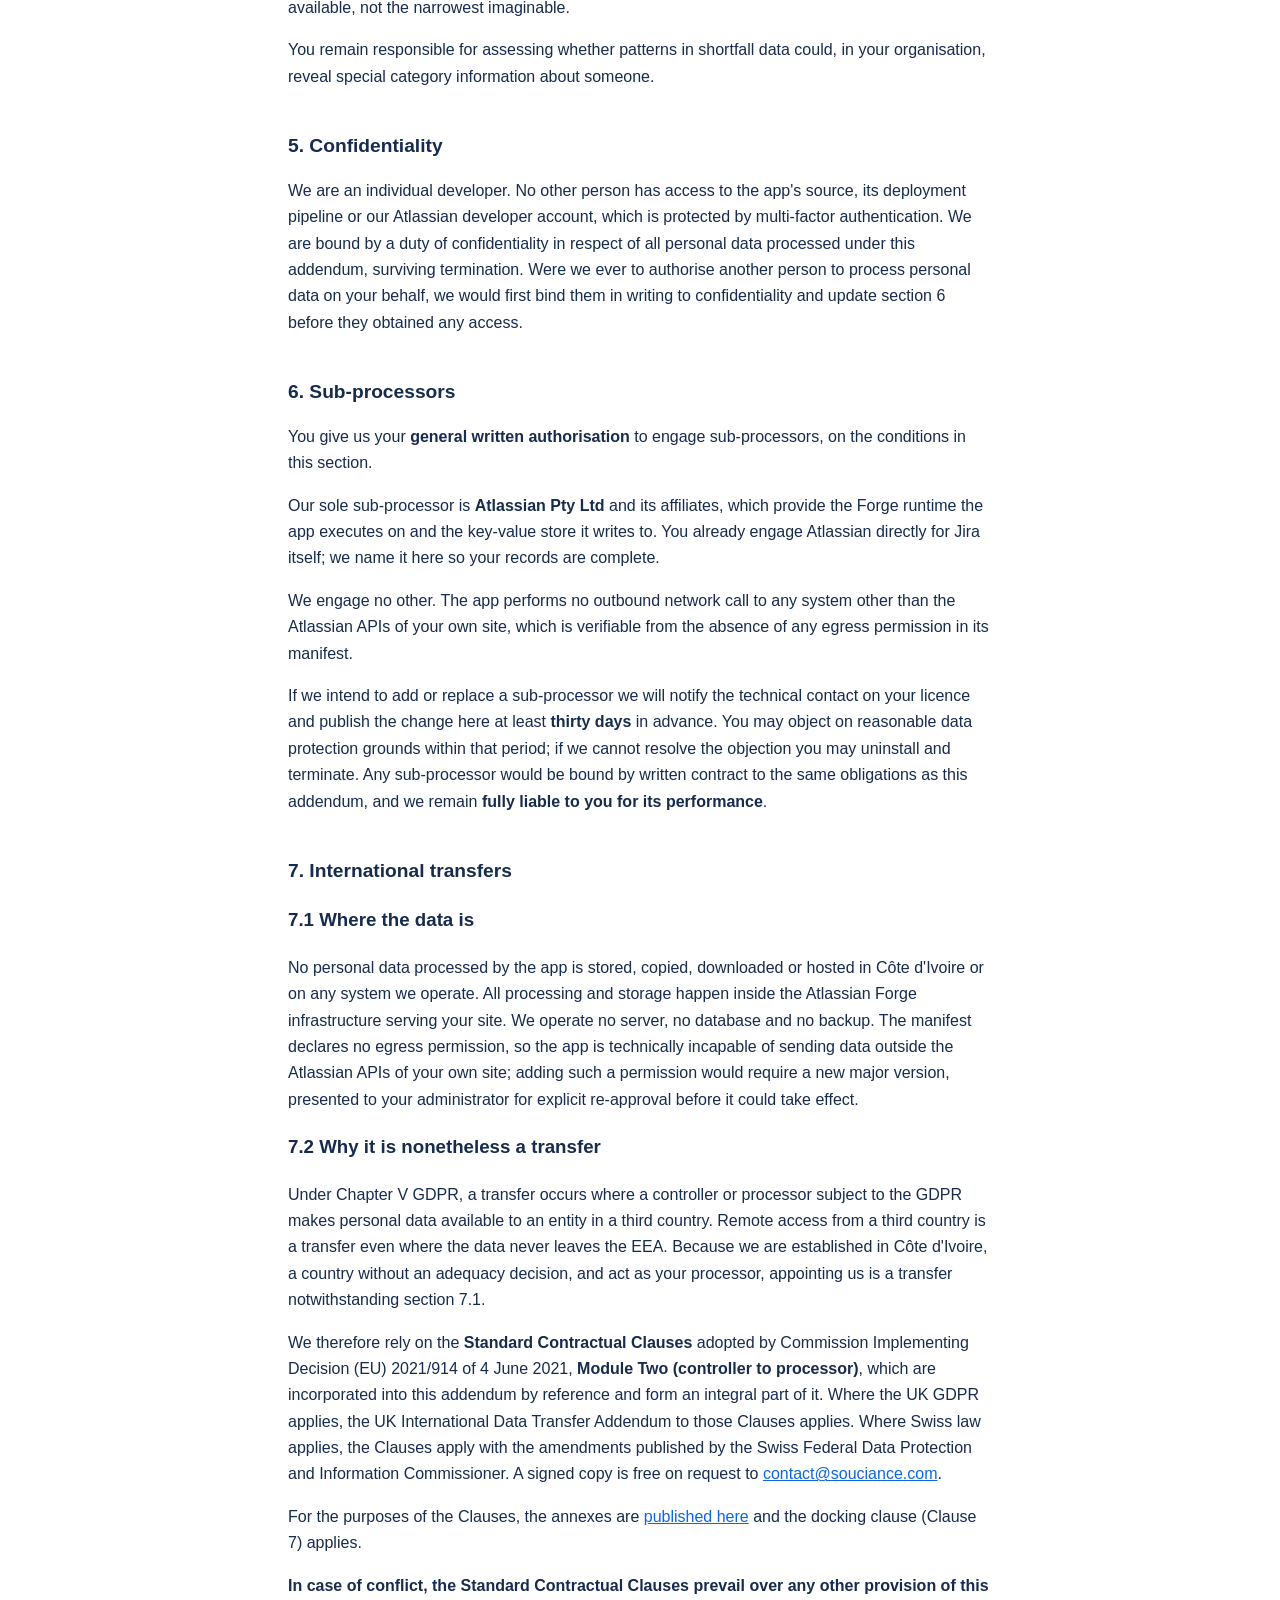
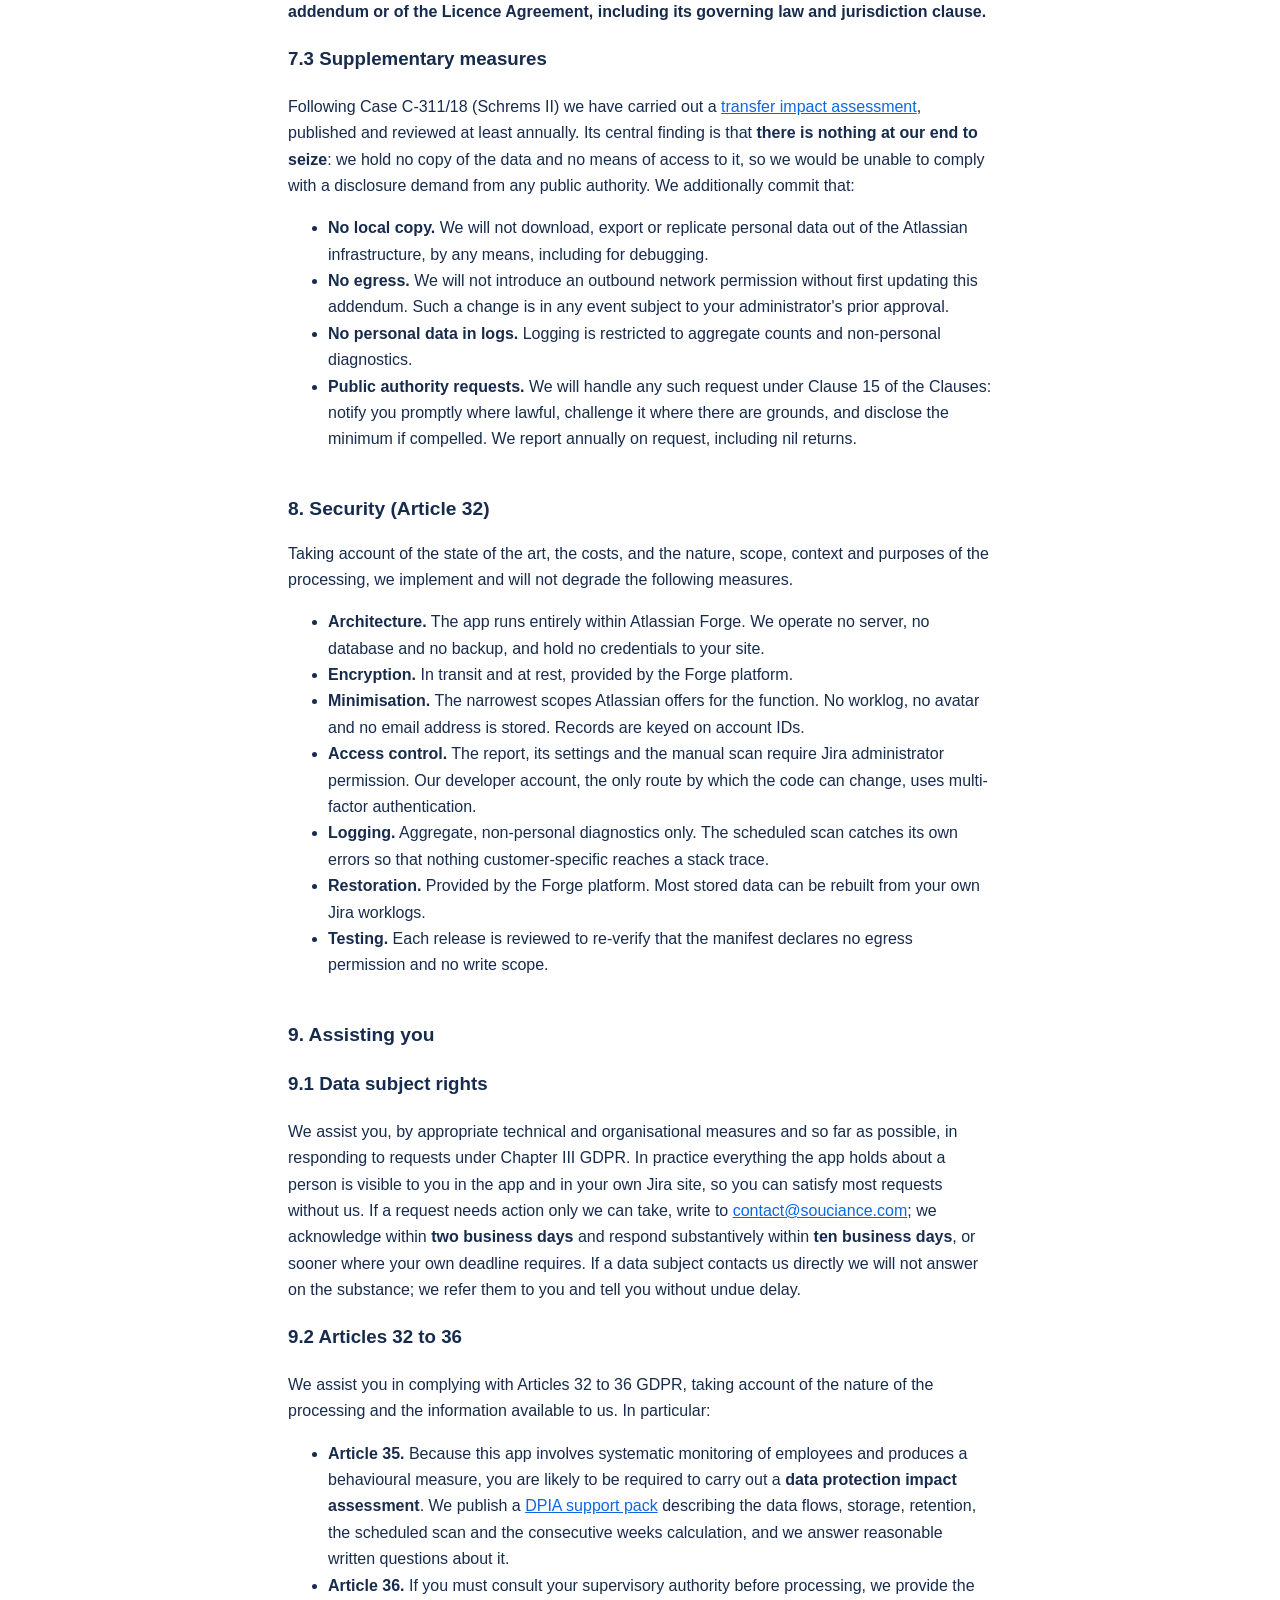
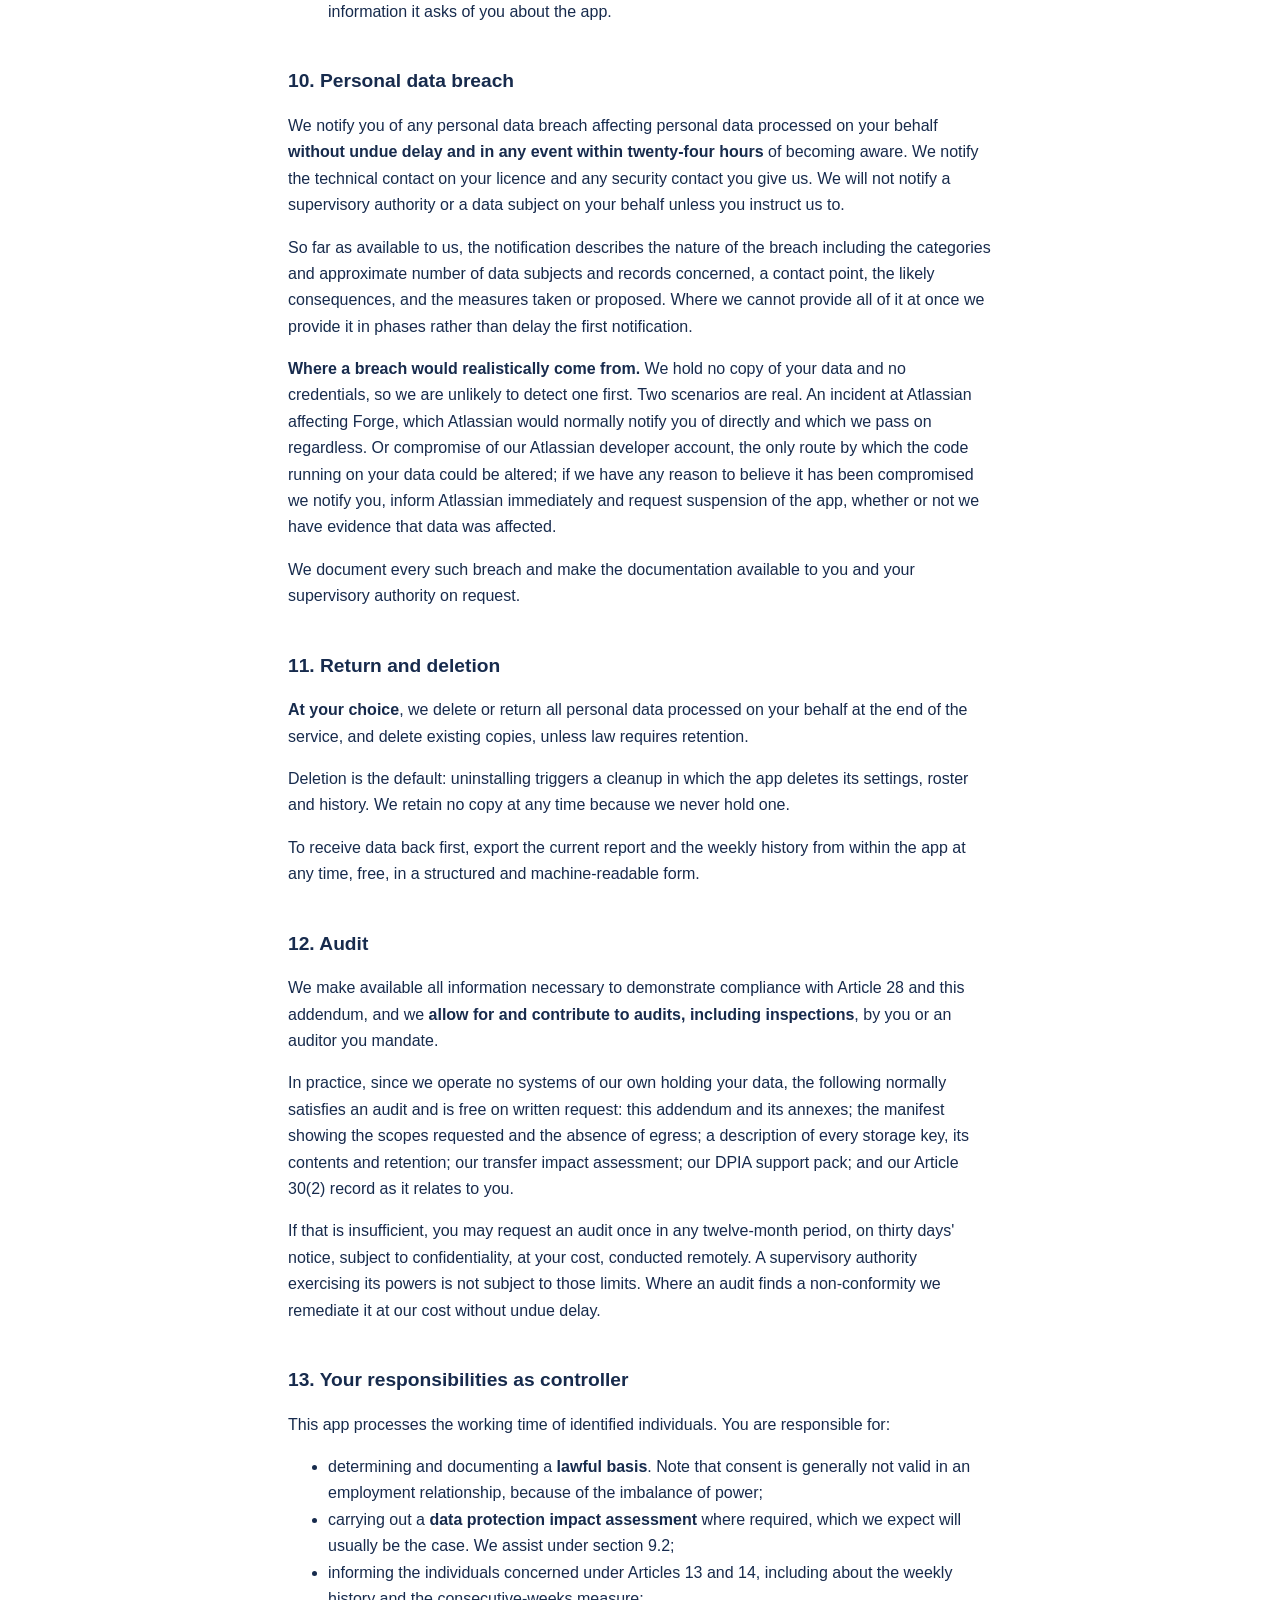
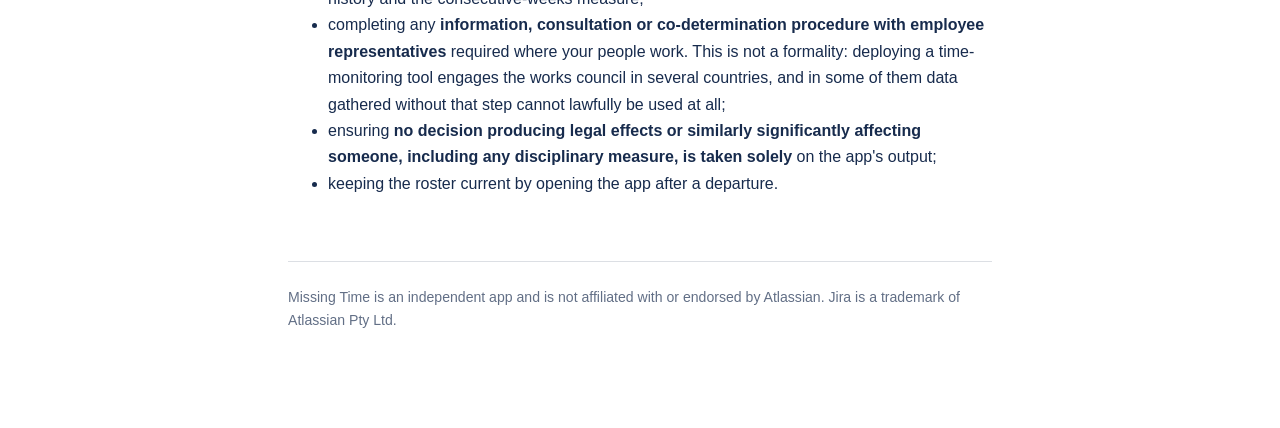
==== commit 3f48b84b: "Publish SCC annexes, transfer impact assessment and DPIA support pack The addendum promised three do" ====
--- a/dpa.html
+++ b/dpa.html
@@ -8,7 +8,7 @@
 </head>
 <body>
 
-<nav><a href="index.html">Home</a><a href="privacy.html">Privacy</a><a href="terms.html">Terms</a><a href="dpa.html">Data processing</a></nav>
+<nav><a href="index.html">Home</a><a href="privacy.html">Privacy</a><a href="terms.html">Terms</a><a href="dpa.html">Data processing</a><a href="scc-annexes.html">SCC annexes</a><a href="tia.html">Transfers</a><a href="dpia.html">DPIA pack</a></nav>
 
 <h1>Data Processing Addendum</h1>
 <p class="sub">Missing Time for Jira. Version 2, 18 October 2026.</p>
@@ -112,15 +112,15 @@
 the amendments published by the Swiss Federal Data Protection and Information
 Commissioner. A signed copy is free on request to
 <a href="mailto:contact@souciance.com">contact@souciance.com</a>.</p>
-<p>For the purposes of the Clauses, the annexes are the Schedule to this addendum and the
+<p>For the purposes of the Clauses, the annexes are <a href="scc-annexes.html">published here</a> and the
 docking clause (Clause 7) applies.</p>
 <p><strong>In case of conflict, the Standard Contractual Clauses prevail over any other
 provision of this addendum or of the Licence Agreement, including its governing law and
 jurisdiction clause.</strong></p>
 
 <h3>7.3 Supplementary measures</h3>
-<p>Following Case C-311/18 (Schrems II) we have carried out a transfer impact assessment,
-available on request and reviewed at least annually. Its central finding is that
+<p>Following Case C-311/18 (Schrems II) we have carried out a <a href="tia.html">transfer impact assessment</a>,
+published and reviewed at least annually. Its central finding is that
 <strong>there is nothing at our end to seize</strong>: we hold no copy of the data and no
 means of access to it, so we would be unable to comply with a disclosure demand from any
 public authority. We additionally commit that:</p>
@@ -179,10 +179,9 @@
 <ul>
   <li><strong>Article 35.</strong> Because this app involves systematic monitoring of
   employees and produces a behavioural measure, you are likely to be required to carry out
-  a <strong>data protection impact assessment</strong>. We maintain a DPIA support pack
+  a <strong>data protection impact assessment</strong>. We publish a <a href="dpia.html">DPIA support pack</a>
   describing the data flows, storage, retention, the scheduled scan and the consecutive
-  weeks calculation, free on request, and we answer reasonable written questions about
-  it.</li>
+  weeks calculation, and we answer reasonable written questions about it.</li>
   <li><strong>Article 36.</strong> If you must consult your supervisory authority before
   processing, we provide the information it asks of you about the app.</li>
 </ul>
@@ -221,10 +220,9 @@
 and this addendum, and we <strong>allow for and contribute to audits, including
 inspections</strong>, by you or an auditor you mandate.</p>
 <p>In practice, since we operate no systems of our own holding your data, the following
-normally satisfies an audit and is free on written request: this addendum and its Schedule;
+normally satisfies an audit and is free on written request: this addendum and its annexes;
 the manifest showing the scopes requested and the absence of egress; a description of every
-storage key, its contents and retention; our transfer impact assessment; our DPIA support
-pack; and our Article 30(2) record as it relates to you.</p>
+storage key, its contents and retention; our transfer impact assessment; our DPIA support pack; and our Article 30(2) record as it relates to you.</p>
 <p>If that is insufficient, you may request an audit once in any twelve-month period, on
 thirty days' notice, subject to confidentiality, at your cost, conducted remotely. A
 supervisory authority exercising its powers is not subject to those limits. Where an audit
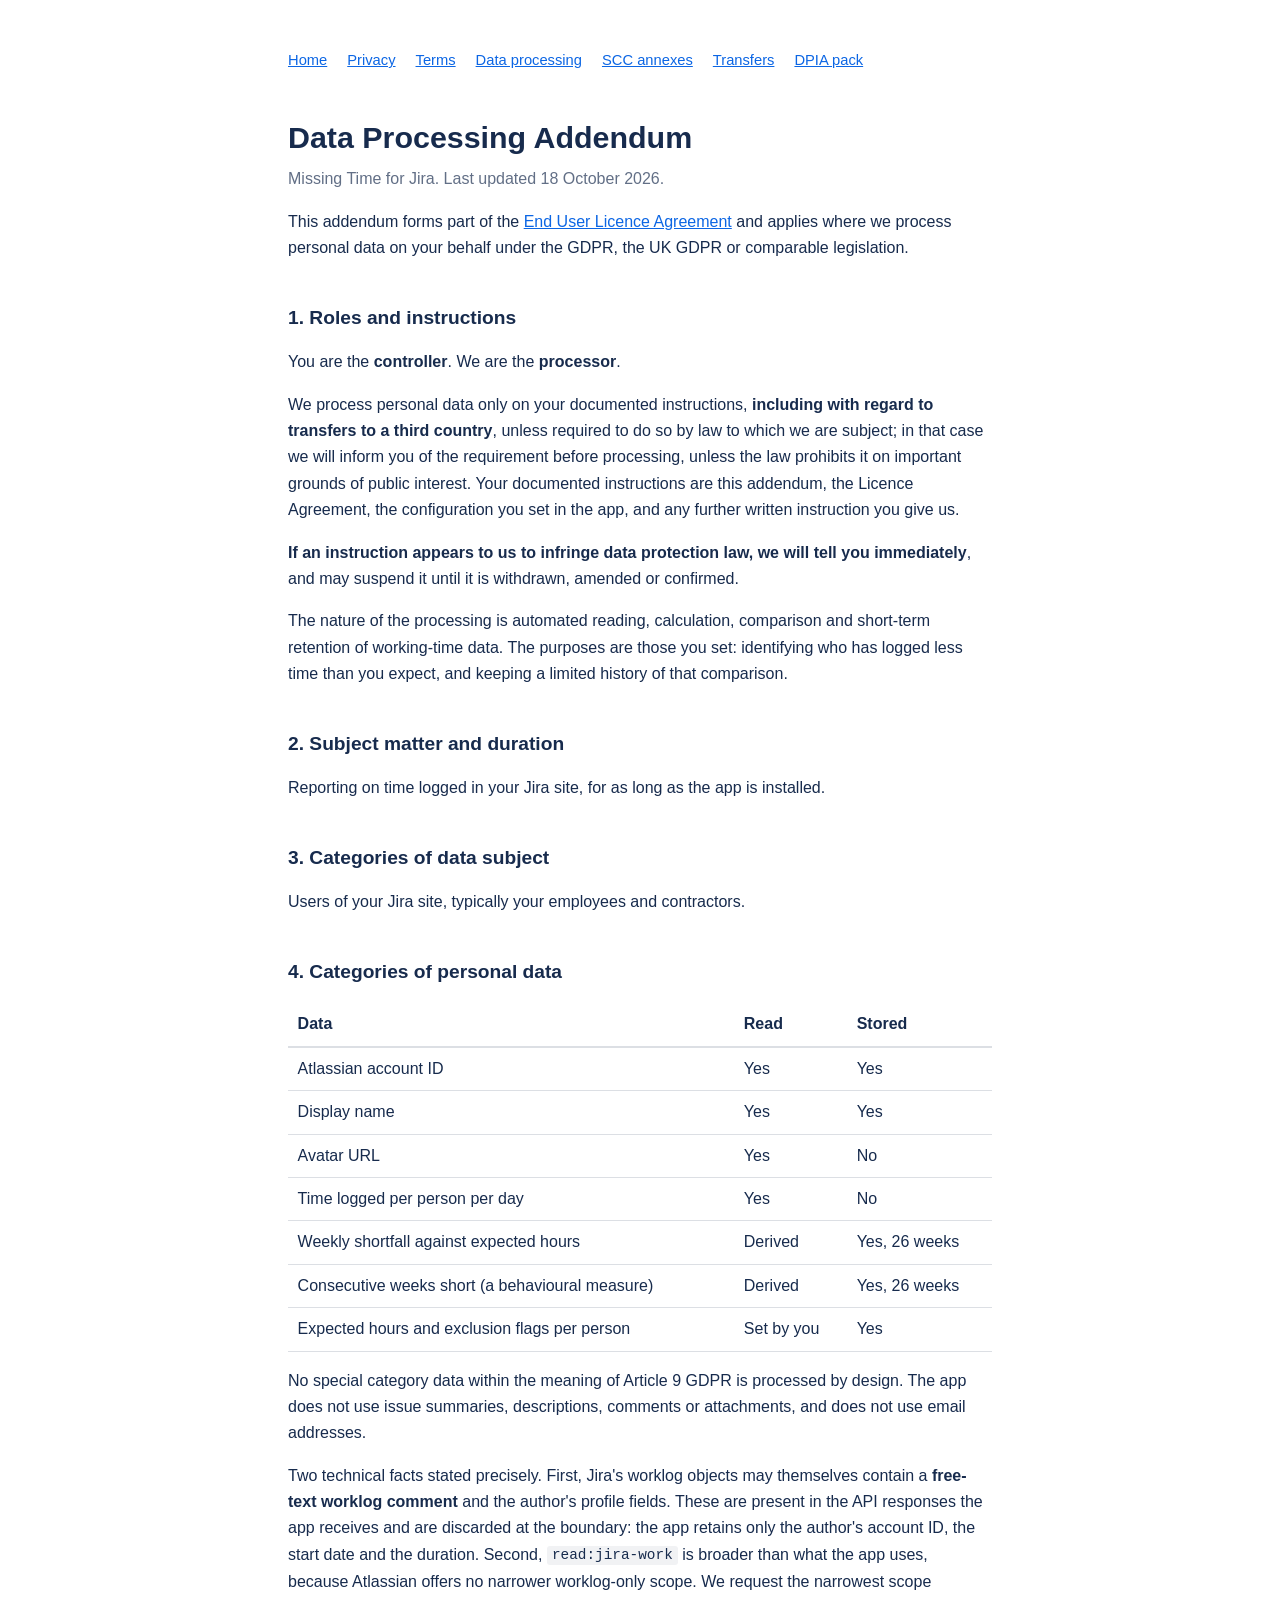
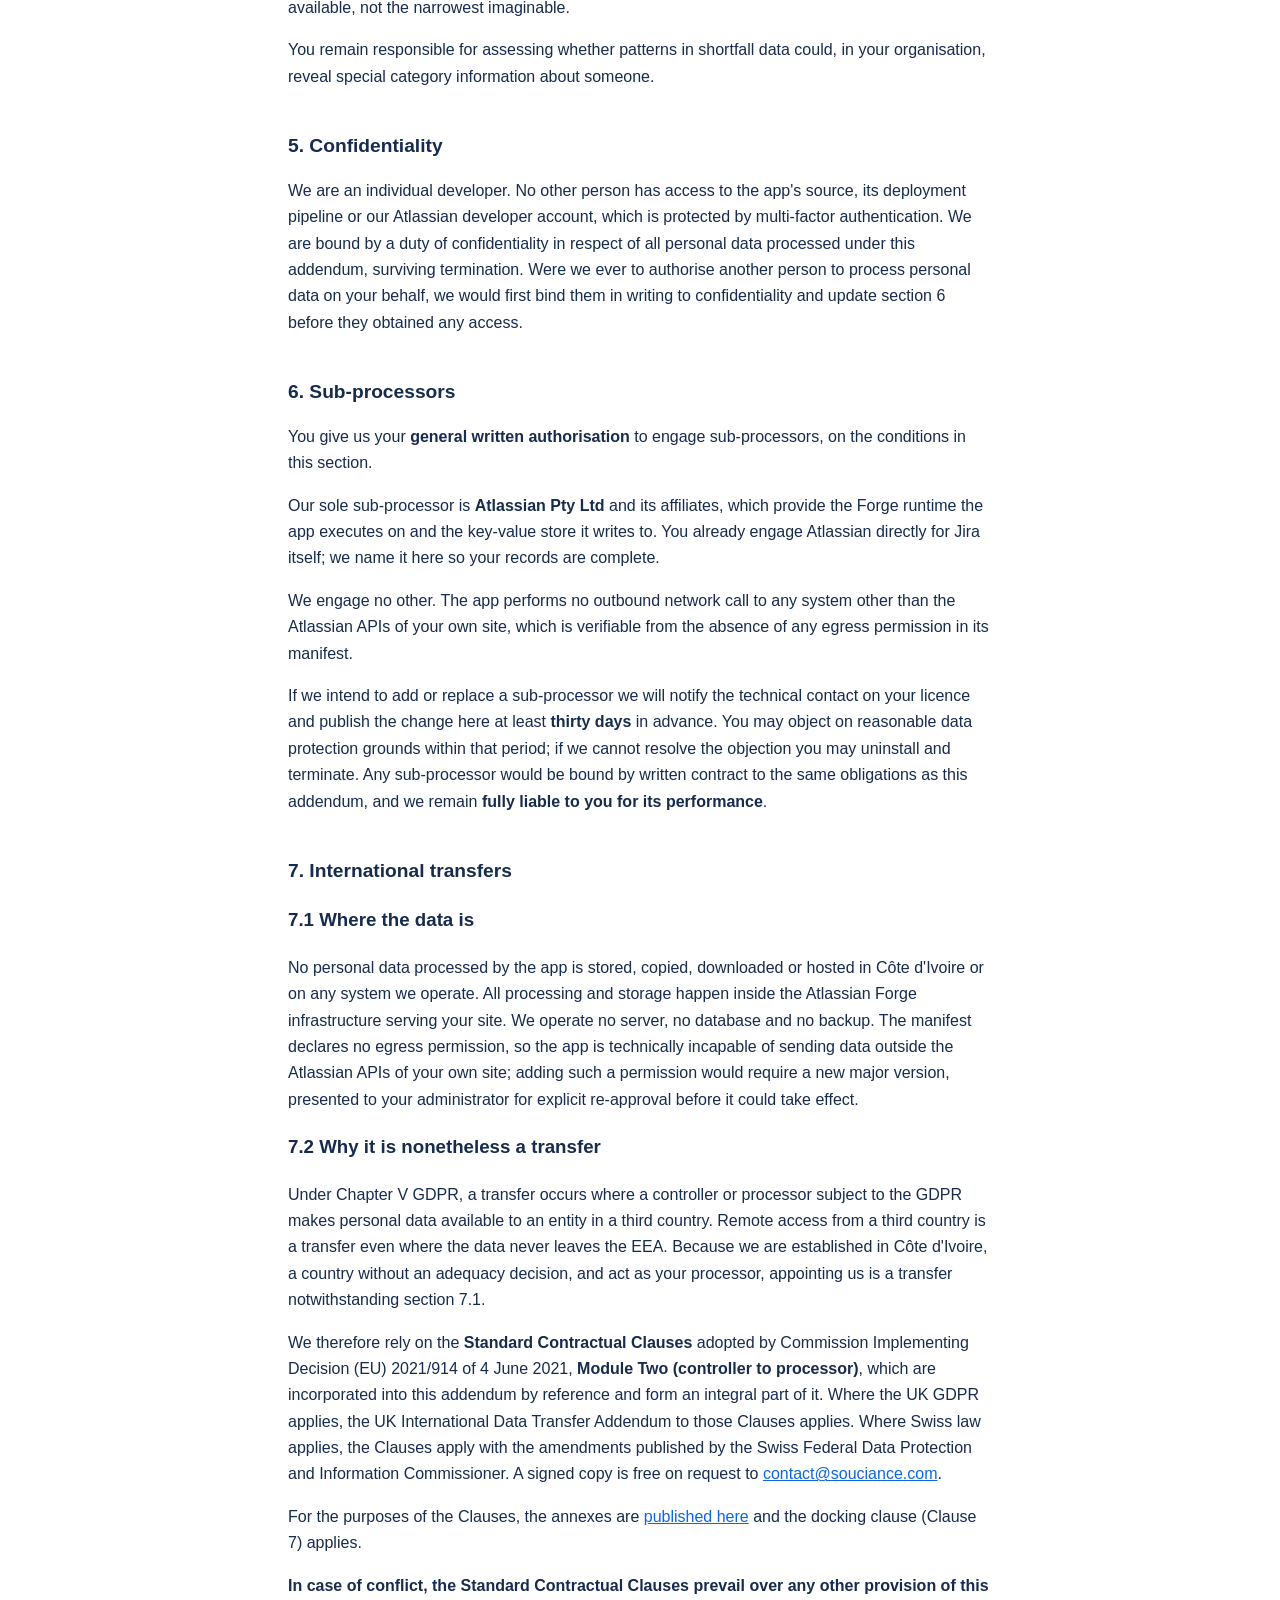
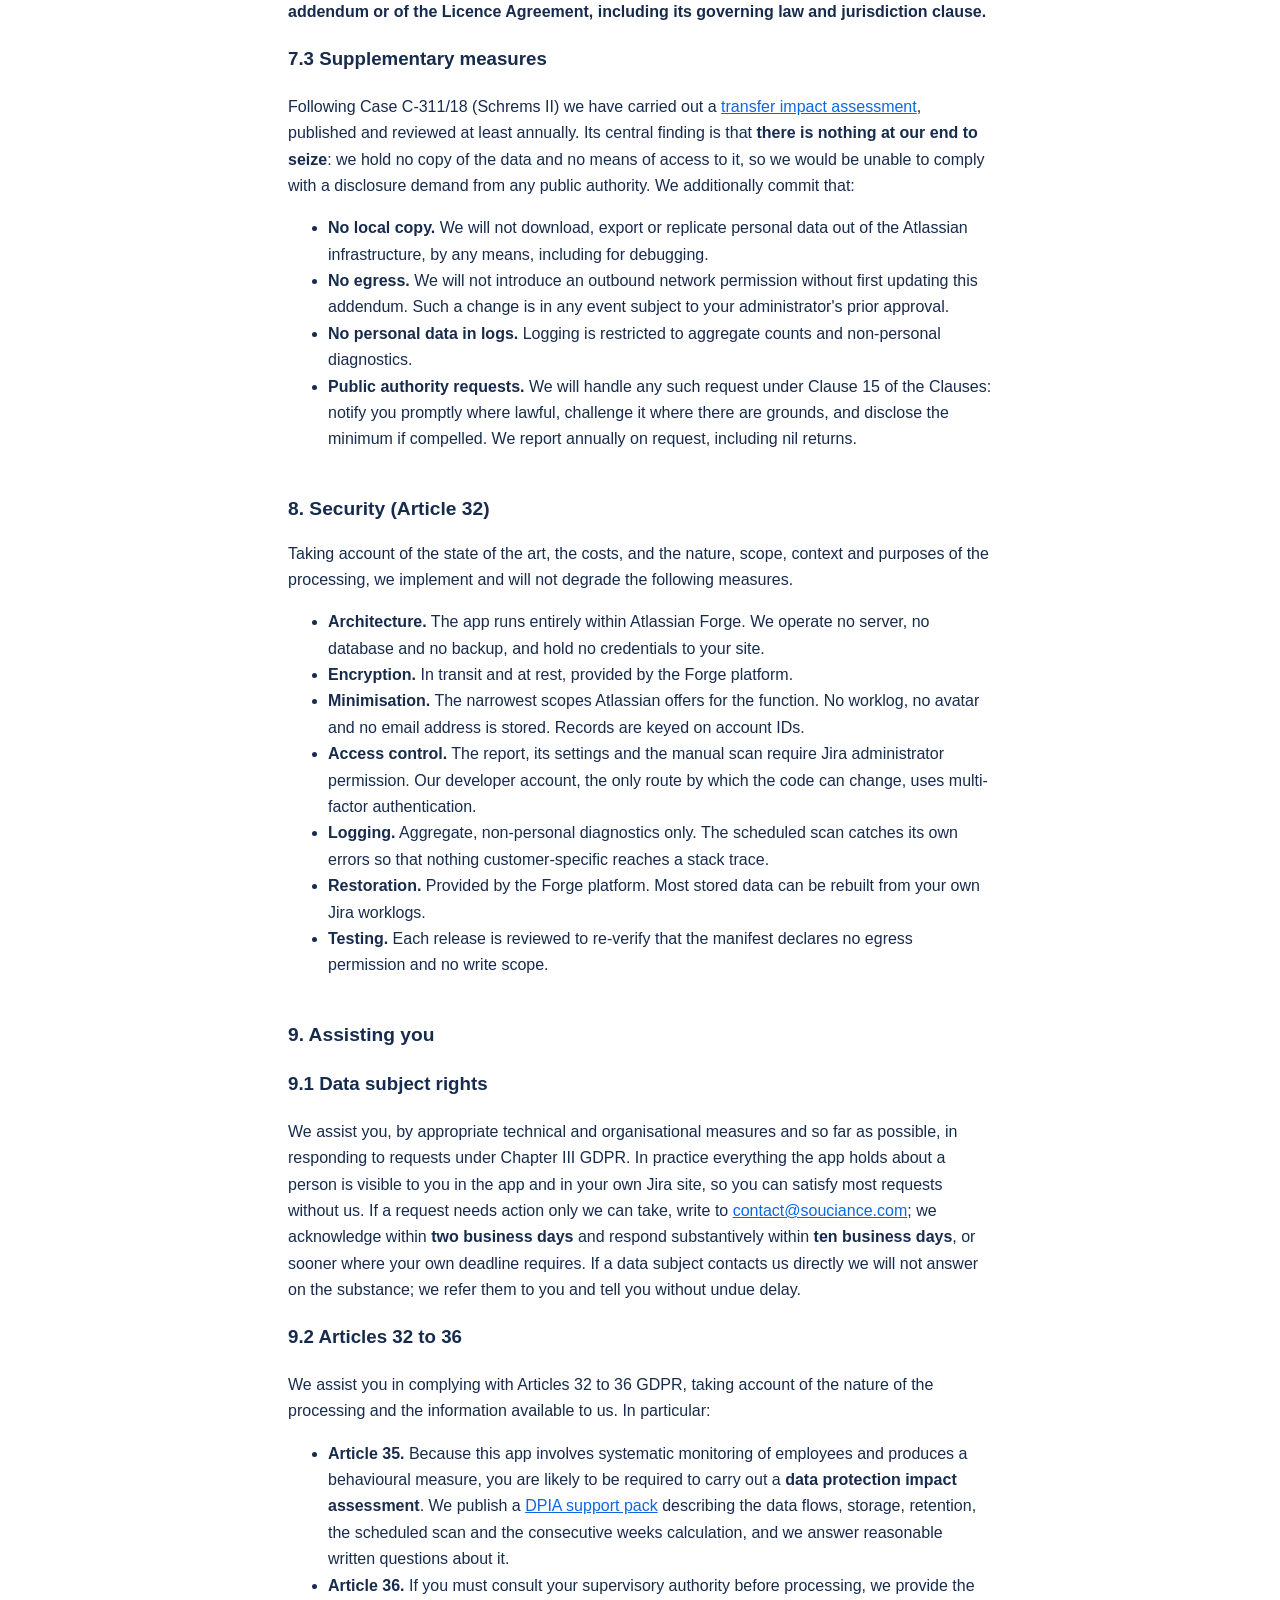
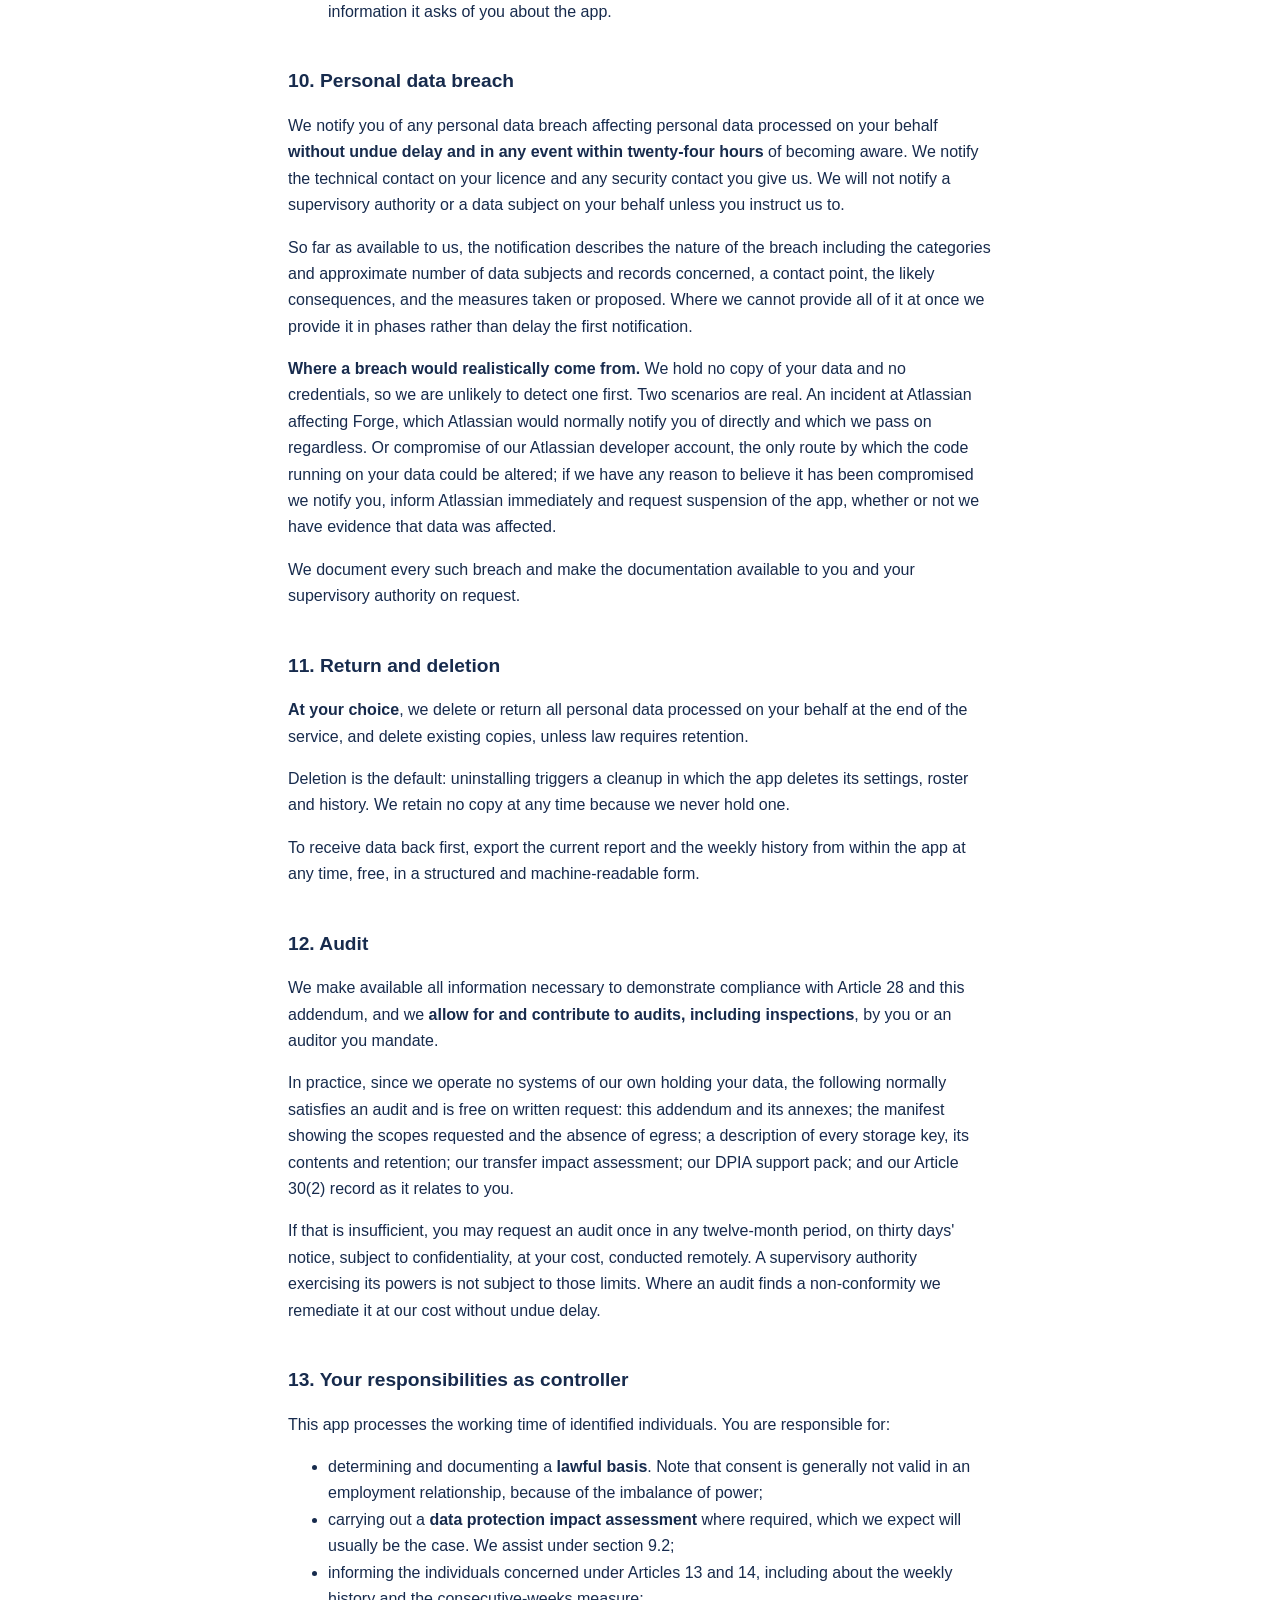
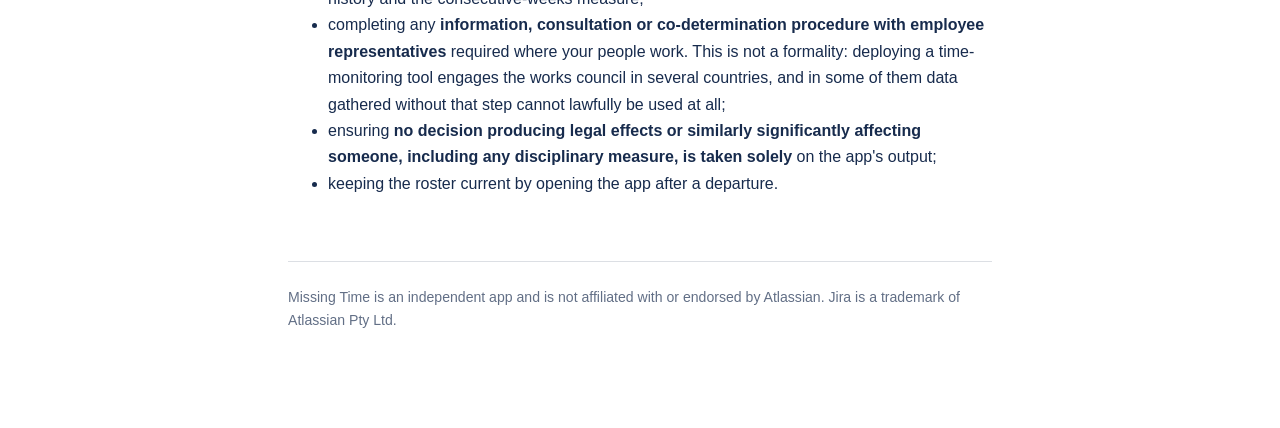
==== commit 0c457202: "Pages carry a date, not a version history A customer reading the privacy policy has no use for what " ====
--- a/dpa.html
+++ b/dpa.html
@@ -11,7 +11,7 @@
 <nav><a href="index.html">Home</a><a href="privacy.html">Privacy</a><a href="terms.html">Terms</a><a href="dpa.html">Data processing</a><a href="scc-annexes.html">SCC annexes</a><a href="tia.html">Transfers</a><a href="dpia.html">DPIA pack</a></nav>
 
 <h1>Data Processing Addendum</h1>
-<p class="sub">Missing Time for Jira. Version 2, 18 October 2026.</p>
+<p class="sub">Missing Time for Jira. Last updated 18 October 2026.</p>
 
 <p>This addendum forms part of the <a href="terms.html">End User Licence Agreement</a> and
 applies where we process personal data on your behalf under the GDPR, the UK GDPR or
